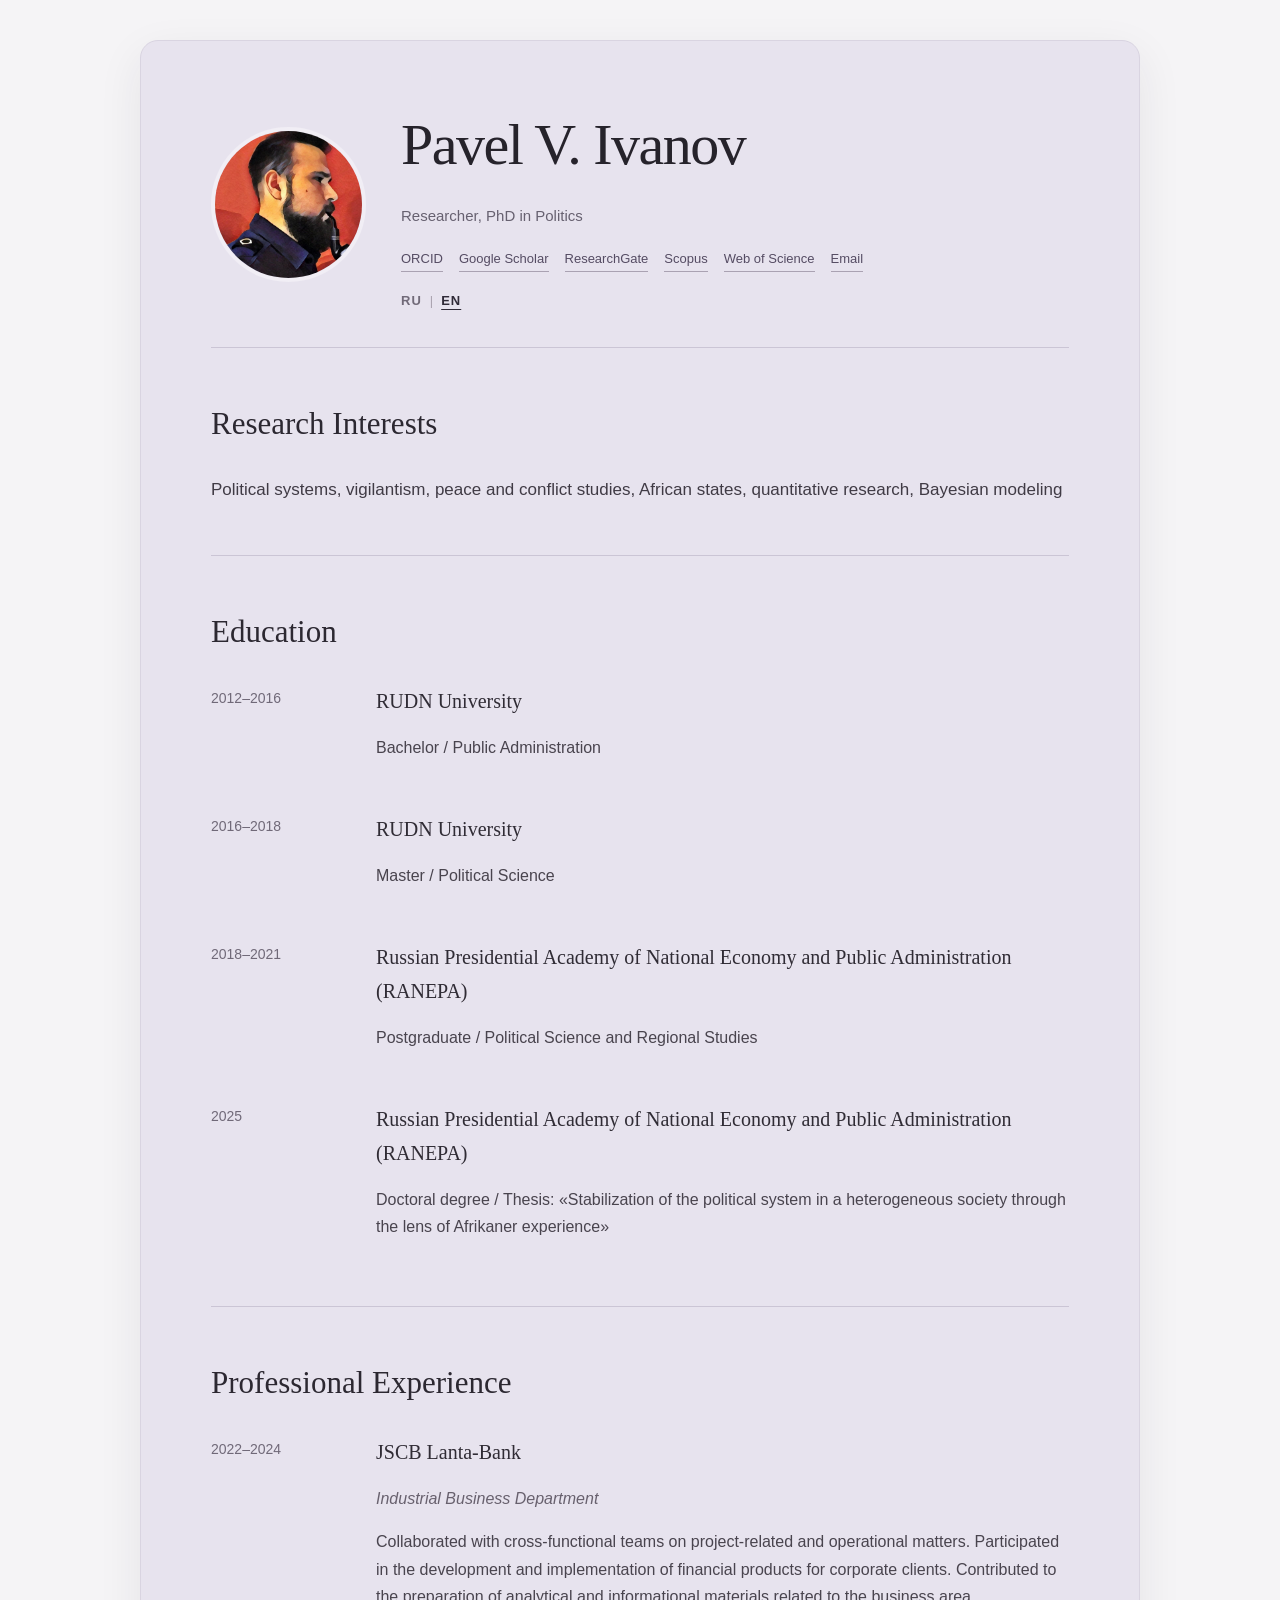
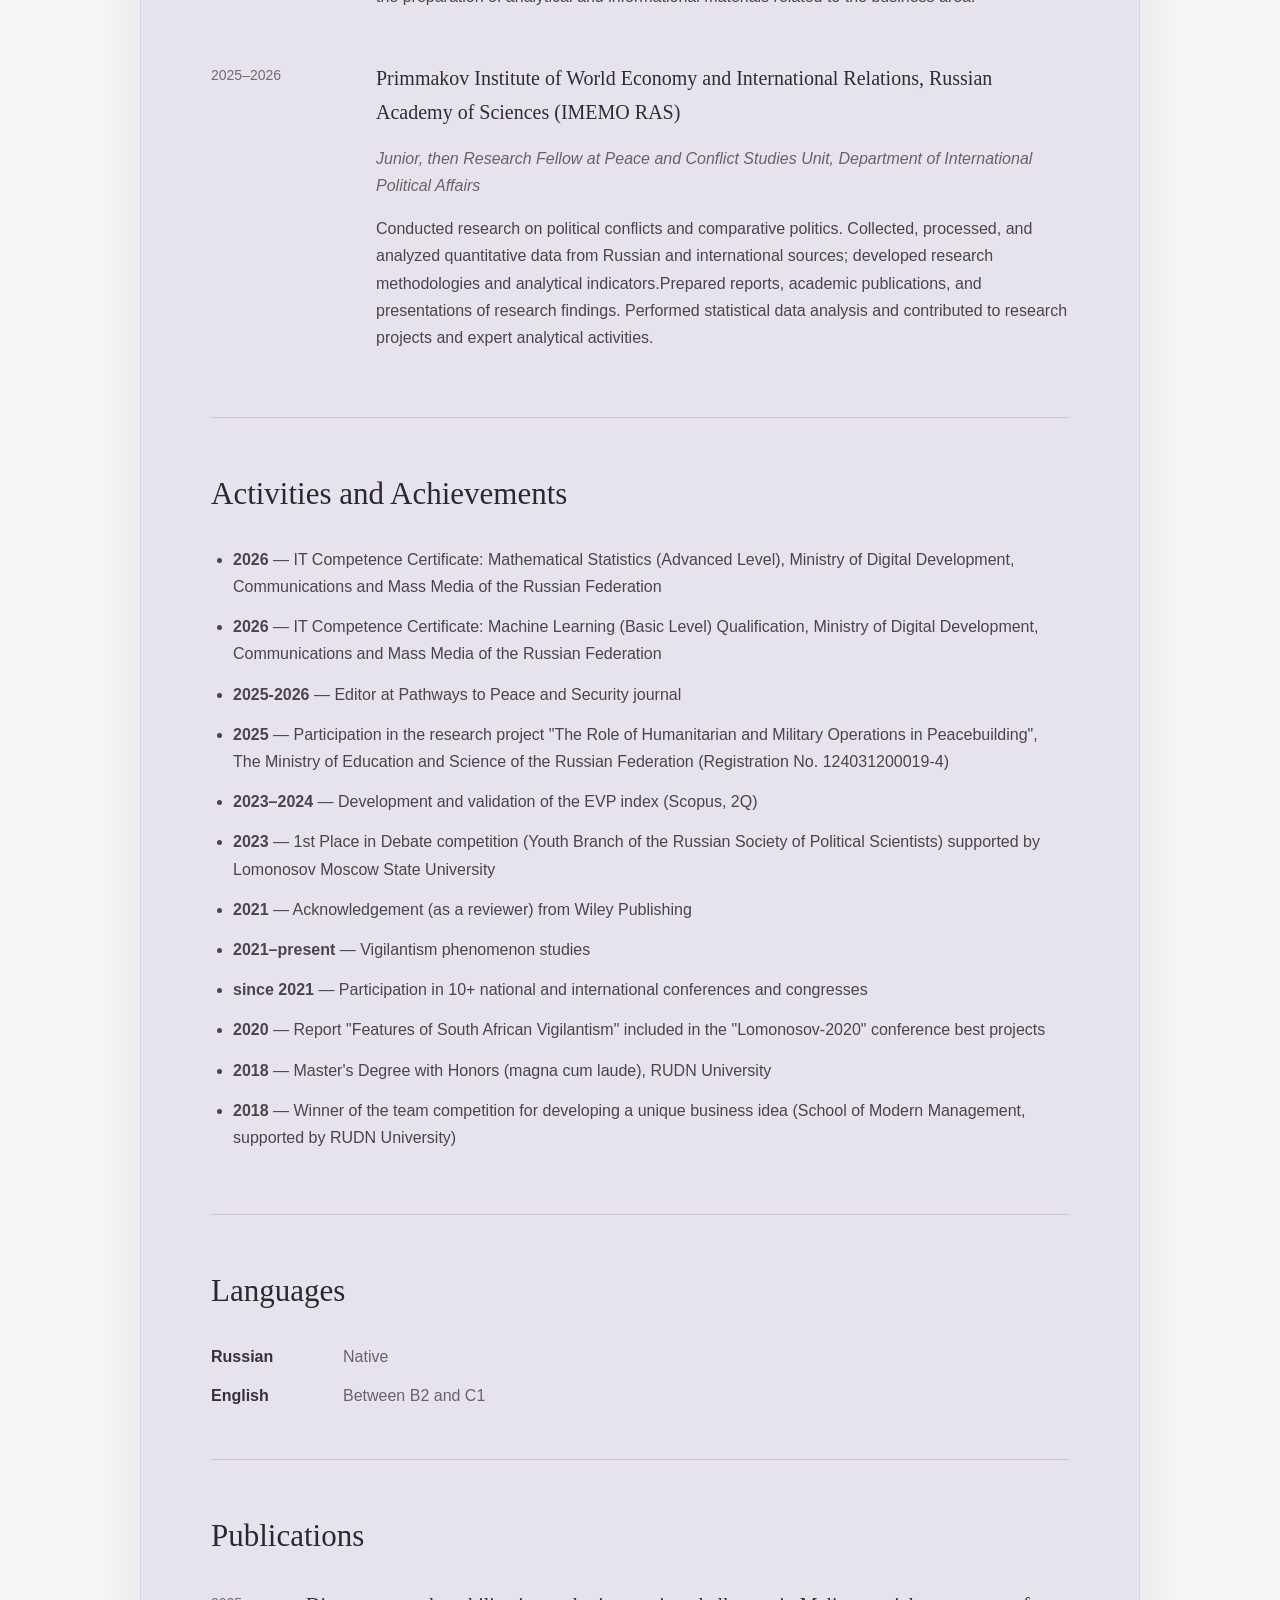
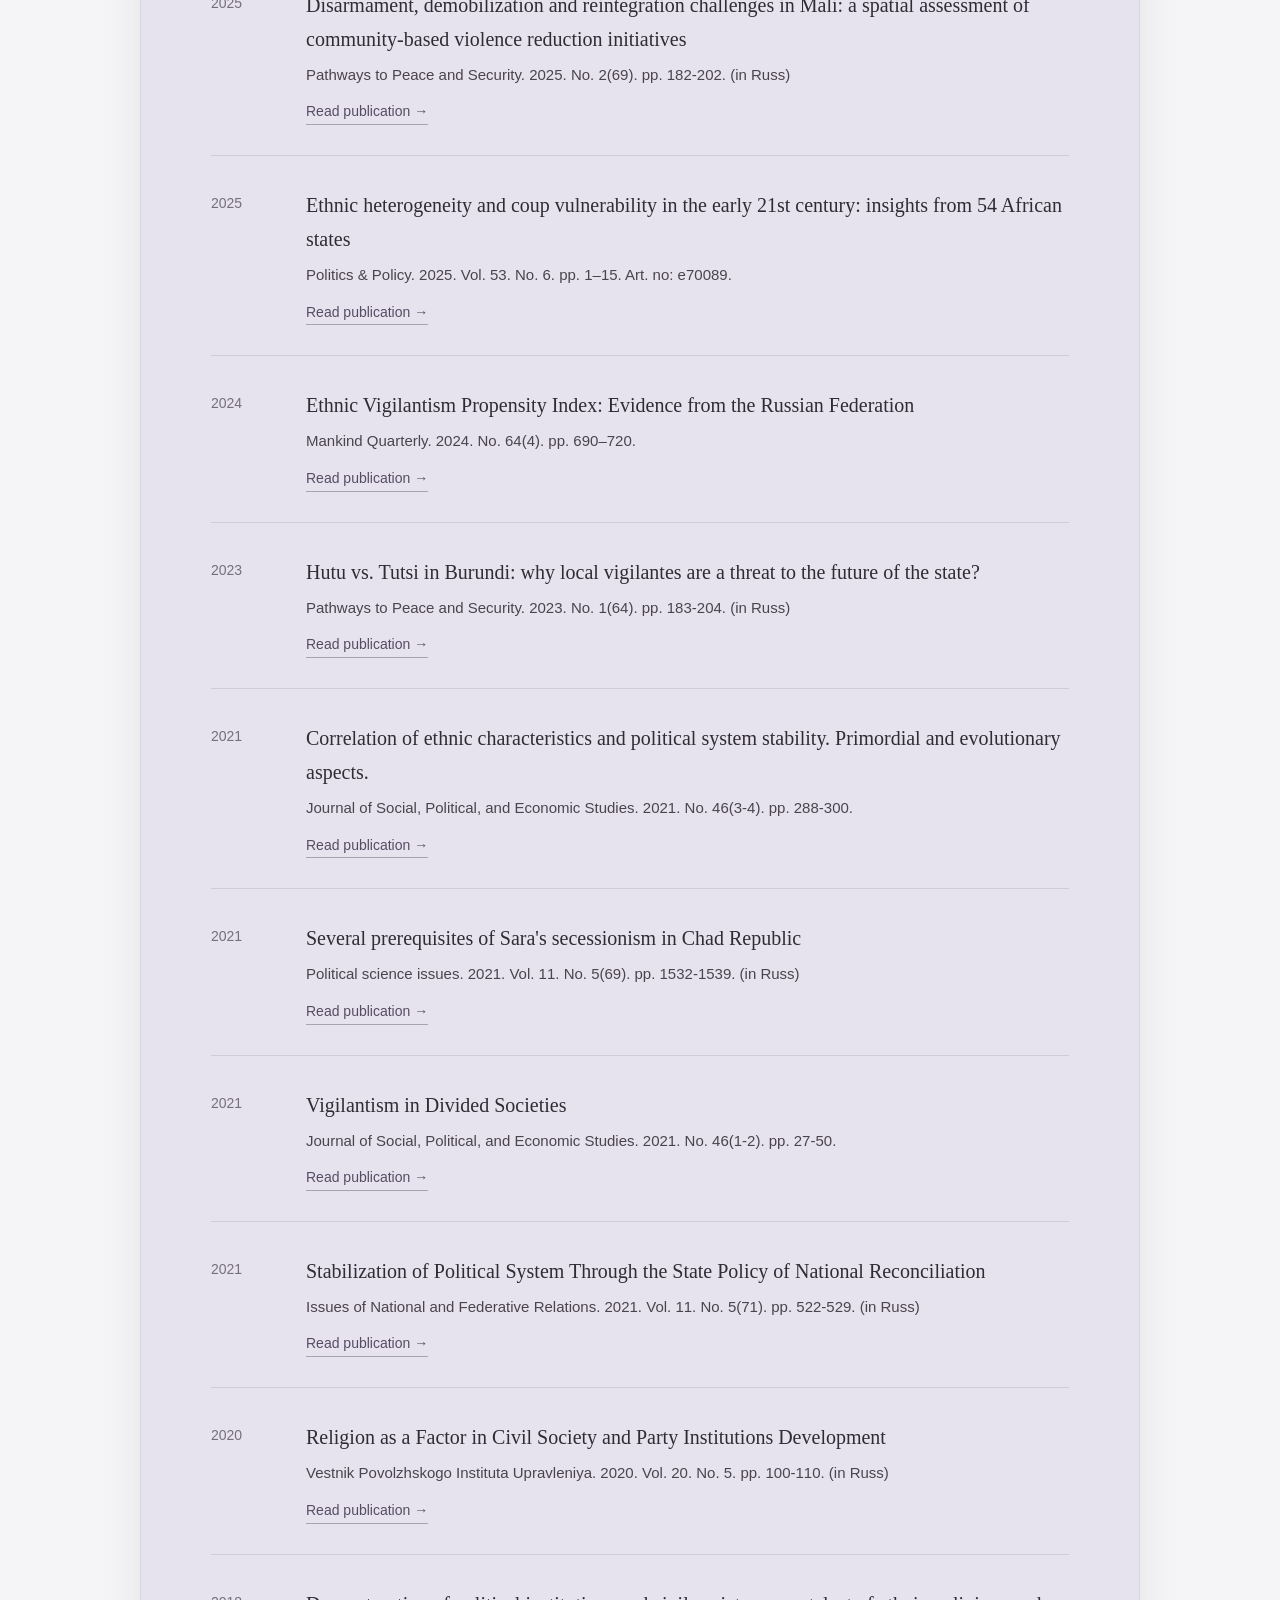
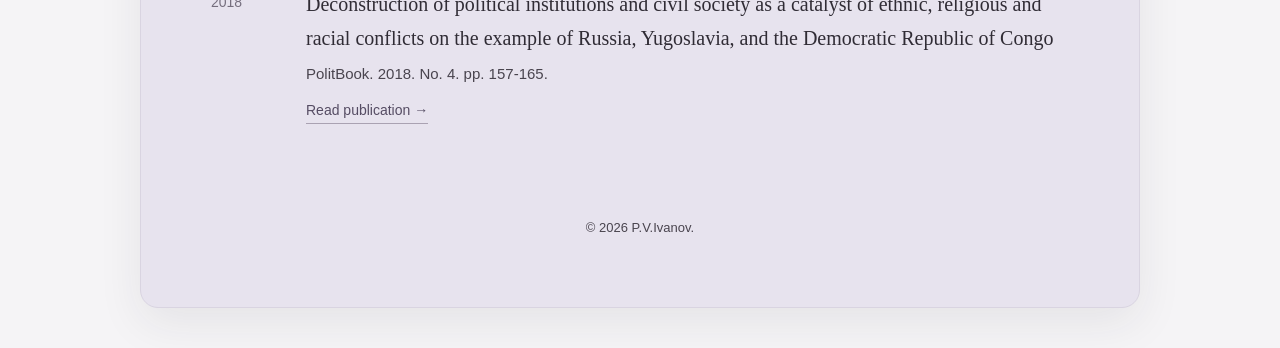
==== en.html @ f43110d8 "Update en.html" ====
<!DOCTYPE html>
<html lang="en">

<head>

    <meta charset="UTF-8">

    <meta name="viewport" content="width=device-width, initial-scale=1.0">

    <!-- INSERT YOUR NAME -->

    <title>Pavel V. Ivanov</title>


    <!-- INSERT YOUR RESEARCH FIELD -->

    <meta
        name="description"
        content="Pavel V. Ivanov — Researcher, PhD in Politics."
    >


    <link rel="stylesheet" href="style.css">

</head>


<body>


<div class="page">


    <!-- =====================================================
         HEADER
         ===================================================== -->

    <header class="header">


        <div class="photo-container">

            <img
                src="photo.jpg"
                alt="Pavel V. Ivanov"
                class="portrait"
                onerror="this.style.display='none'; this.nextElementSibling.style.display='flex';"
            >

            <div class="photo-placeholder">
                Photo
            </div>

        </div>


        <div class="header-info">


            <!-- INSERT YOUR NAME -->

            <h1>
                Pavel V. Ivanov
            </h1>


            <!-- INSERT YOUR RESEARCH FIELD -->

            <p class="subtitle">
                Researcher, PhD in Politics
            </p>


            <!-- =================================================
                 ACADEMIC PROFILES AND CONTACT
                 ================================================= -->

            <div class="profile-links">


                <!-- ORCID -->

                <!-- INSERT YOUR ORCID PROFILE URL -->

                <a
                    href="https://orcid.org/0000-0003-1788-8811"
                    target="_blank"
                    rel="noopener noreferrer"
                >
                    ORCID
                </a>


                <!-- eLIBRARY -->

                <!-- INSERT YOUR ELIBRARY PROFILE URL -->

                <a
                    href="https://scholar.google.com/citations?user=h2rFX0IAAAAJ&hl"
                    target="_blank"
                    rel="noopener noreferrer"
                >
                    Google Scholar
                </a>
<a
                    href="https://www.researchgate.net/profile/Pavel-Ivanov-24"
                    target="_blank"
                    rel="noopener noreferrer"
                >
                    ResearchGate
                </a>

                <!-- SCOPUS -->

                <!-- INSERT YOUR SCOPUS PROFILE URL -->

                <a
                    href="https://www.scopus.com/authid/detail.uri?authorId=57224173885"
                    target="_blank"
                    rel="noopener noreferrer"
                >
                    Scopus
                </a>


                <!-- WEB OF SCIENCE -->

                <!-- INSERT YOUR WEB OF SCIENCE PROFILE URL -->

                <a
                    href="https://www.webofscience.com/wos/author/record/AEA-2427-2022"
                    target="_blank"
                    rel="noopener noreferrer"
                >
                    Web of Science
                </a>


                <!-- EMAIL -->

                <!-- INSERT YOUR EMAIL -->

                <a href="mailto:pashuniogaucho@email.com">
                    Email
                </a>


            </div>


            <!-- LANGUAGE SWITCH -->

            <div class="language-switch">

                <a href="index.html">
                    RU
                </a>

                <span>|</span>

                <a class="active" href="en.html">
                    EN
                </a>

            </div>


        </div>

    </header>



    <!-- =====================================================
         RESEARCH INTERESTS
         ===================================================== -->

    <section>

        <h2>
            Research Interests
        </h2>


        <!-- INSERT YOUR RESEARCH INTERESTS -->

        <p class="interests">
            Political systems, vigilantism, peace and conflict studies, African states, quantitative research, Bayesian modeling
        </p>

    </section>



    <!-- =====================================================
         EDUCATION
         ===================================================== -->

    <section>

        <h2>
            Education
        </h2>


        <!-- EDUCATION №1 -->

        <div class="cv-item">

            <!-- INSERT YEARS -->

            <div class="cv-date">
                2012–2016
            </div>

            <div>

                <!-- INSERT UNIVERSITY -->

                <h3>
                    RUDN University
                </h3>

                <!-- INSERT DEGREE / QUALIFICATION -->

                <p>
                    Bachelor / Public Administration
                </p>

            </div>

        </div>


        <!-- EDUCATION №2 -->

        <div class="cv-item">

            <div class="cv-date">
                2016–2018
            </div>

            <div>

                <h3>
                    RUDN University
                </h3>

                <p>
                    Master / Political Science
                </p>

            </div>

        </div>


        <!-- EDUCATION №3 -->

        <div class="cv-item">

            <div class="cv-date">
                2018–2021
            </div>

            <div>

                <h3>
                    Russian Presidential Academy of National Economy and Public Administration (RANEPA)
                </h3>

                <p>
                    Postgraduate  / Political Science and Regional Studies
                </p>

            </div>

        </div>


        <!-- EDUCATION №4 -->

        <div class="cv-item">

            <div class="cv-date">
                2025
            </div>

            <div>

                <h3>
                    Russian Presidential Academy of National Economy and Public Administration (RANEPA)
                </h3>

                <p>
                    Doctoral degree / Thesis: «Stabilization of the political system in a heterogeneous society through the lens of Afrikaner experience»
                </p>

            </div>

        </div>


    </section>



    <!-- =====================================================
         PROFESSIONAL EXPERIENCE
         ===================================================== -->

    <section>

        <h2>
            Professional Experience
        </h2>


        <!-- JOB №1 -->

        <div class="cv-item">

            <div class="cv-date">
                2022–2024
            </div>

            <div>

                <h3>
                    JSCB Lanta-Bank
                </h3>

                <p class="position">
                    Industrial Business Department
                </p>

                <p>
                    Collaborated with cross-functional teams on project-related and operational matters. Participated in the development and implementation of financial products for corporate clients. Contributed to the preparation of analytical and informational materials related to the business area.
                </p>

            </div>

        </div>


        <!-- JOB №2 -->

        <div class="cv-item">

            <div class="cv-date">
                2025–2026
            </div>

            <div>

                <h3>
                    Primmakov Institute of World Economy and International Relations, Russian Academy of Sciences (IMEMO RAS)
                </h3>

                <p class="position">
                    Junior, then Research Fellow at Peace and Conflict Studies Unit, Department of International Political Affairs
                </p>

                <p>
                    Conducted research on political conflicts and comparative politics. Collected, processed, and analyzed quantitative data from Russian and international sources; developed research methodologies and analytical indicators.Prepared reports, academic publications, and presentations of research findings. Performed statistical data analysis and contributed to research projects and expert analytical activities.
                </p>

            </div>

        </div>

    </section>



    <!-- =====================================================
         ACTIVITIES AND ACHIEVEMENTS
         ===================================================== -->

    <section>

        <h2>
            Activities and Achievements
        </h2>


        <ul class="achievements">

            <li>
                <strong>2026</strong>
                — IT Competence Certificate: Mathematical Statistics (Advanced Level), Ministry of Digital Development, Communications and Mass Media of the Russian Federation
            </li>

            <li>
                <strong>2026</strong>
                — IT Competence Certificate: Machine Learning (Basic Level) Qualification, Ministry of Digital Development, Communications and Mass Media of the Russian Federation
            </li>
<li>
                <strong>2025-2026</strong>
                — Editor at Pathways to Peace and Security journal
            </li>

            <li>
                <strong>2025</strong>
                — Participation in the research project "The Role of Humanitarian and Military Operations in Peacebuilding", The Ministry of Education and Science of the Russian Federation (Registration No. 124031200019-4)
            </li>

            <li>
                <strong>2023–2024</strong>
                — Development and validation of the EVP  index (Scopus, 2Q)
            </li>

            <li>
                <strong>2023</strong>
                — 1st Place in Debate competition (Youth Branch of the Russian Society of Political Scientists) supported by Lomonosov Moscow State University
            </li>

            <li>
                <strong>2021</strong>
                — Acknowledgement (as a reviewer) from Wiley Publishing
            </li>

            <li>
                <strong>2021–present</strong>
                — Vigilantism phenomenon studies 
            </li>

            <li>
                <strong>since 2021</strong>
                — Participation in 10+ national and international conferences and congresses
            </li>

            <li>
                <strong>2020</strong>
                — Report "Features of South African Vigilantism" included in the "Lomonosov-2020" conference best projects
            </li>

            <li>
                <strong>2018</strong>
                — Master's Degree with Honors (magna cum laude), RUDN University
            </li>

            <li>
                <strong>2018</strong>
                — Winner of the team competition for developing a unique business idea (School of Modern Management, supported by RUDN University)
            </li>

        </ul>

    </section>



    <!-- =====================================================
         LANGUAGES
         ===================================================== -->

    <section>

        <h2>
            Languages
        </h2>


        <div class="languages">

            <div>
                <strong>Russian</strong>
                <span>Native</span>
            </div>

            <div>
                <strong>English</strong>
                <span>Between B2 and C1</span>
            </div>

        </div>

    </section>



    <!-- =====================================================
         PUBLICATIONS
         ===================================================== -->

    <section>

        <h2>
            Publications
        </h2>


        <div class="publications">


            <!-- PUBLICATION №1 -->
            <article class="publication">
                <div class="publication-year">
                    2025
                </div>
                <div>
                    <h3>
                        Disarmament, demobilization and reintegration challenges in Mali: a spatial assessment of community-based violence reduction initiatives
                    </h3>
                    <p>
                        Pathways to Peace and Security. 2025. No. 2(69). pp. 182-202. (in Russ)
                    </p>
                    <a
                        class="publication-link"
                        href="https://doi.org/10.20542/2307-1494-2025-2-182-202"
                        target="_blank"
                        rel="noopener noreferrer"
                    >
                        Read publication →
                    </a>
                </div>
            </article>

            <!-- PUBLICATION №2 -->
            <article class="publication">
                <div class="publication-year">
                    2025
                </div>
                <div>
                    <h3>
                        Ethnic heterogeneity and coup vulnerability in the early 21st century: insights from 54 African states
                    </h3>
                    <p>
                        Politics & Policy. 2025. Vol. 53. No. 6. pp. 1–15. Art. no: e70089.
                    </p>
                    <a
                        class="publication-link"
                        href="https://doi.org/10.1111/polp.70089"
                        target="_blank"
                        rel="noopener noreferrer"
                    >
                        Read publication →
                    </a>
                </div>
            </article>

            <!-- PUBLICATION №3 -->
            <article class="publication">
                <div class="publication-year">
                    2024
                </div>
                <div>
                    <h3>
                        Ethnic Vigilantism Propensity Index: Evidence from the Russian Federation
                    </h3>
                    <p>
                        Mankind Quarterly. 2024. No. 64(4). pp. 690–720.
                    </p>
                    <a
                        class="publication-link"
                        href="https://doi.org/10.46469/mq.2024.64.4.7"
                        target="_blank"
                        rel="noopener noreferrer"
                    >
                        Read publication →
                    </a>
                </div>
            </article>

            <!-- PUBLICATION №4 -->
            <article class="publication">
                <div class="publication-year">
                    2023
                </div>
                <div>
                    <h3>
                        Hutu vs. Tutsi in Burundi: why local vigilantes are a threat to the future of the state?
                    </h3>
                    <p>
                        Pathways to Peace and Security. 2023. No. 1(64). pp. 183-204. (in Russ)
                    </p>
                    <a
                        class="publication-link"
                        href="https://doi.org/10.20542/2307-1494-2023-1-183-204"
                        target="_blank"
                        rel="noopener noreferrer"
                    >
                        Read publication →
                    </a>
                </div>
            </article>

            <!-- PUBLICATION №5 -->
            <article class="publication">
                <div class="publication-year">
                    2021
                </div>
                <div>
                    <h3>
                        Correlation of ethnic characteristics and political system stability. Primordial and evolutionary aspects.
                    </h3>
                    <p>
                        Journal of Social, Political, and Economic Studies. 2021. No. 46(3-4). pp. 288-300.
                    </p>
                    <a
                        class="publication-link"
                        href="#"
                        target="_blank"
                        rel="noopener noreferrer"
                    >
                        Read publication →
                    </a>
                </div>
            </article>

            <!-- PUBLICATION №6 -->
            <article class="publication">
                <div class="publication-year">
                    2021
                </div>
                <div>
                    <h3>
                        Several prerequisites of Sara's secessionism in Chad Republic
                    </h3>
                    <p>
                        Political science issues. 2021. Vol. 11. No. 5(69). pp. 1532-1539. (in Russ)
                    </p>
                    <a
                        class="publication-link"
                        href="#"
                        target="_blank"
                        rel="noopener noreferrer"
                    >
                        Read publication →
                    </a>
                </div>
            </article>

            <!-- PUBLICATION №7 -->
            <article class="publication">
                <div class="publication-year">
                    2021
                </div>
                <div>
                    <h3>
                        Vigilantism in Divided Societies
                    </h3>
                    <p>
                        Journal of Social, Political, and Economic Studies. 2021. No. 46(1-2). pp. 27-50.
                    </p>
                    <a
                        class="publication-link"
                        href="#"
                        target="_blank"
                        rel="noopener noreferrer"
                    >
                        Read publication →
                    </a>
                </div>
            </article>

            <!-- PUBLICATION №8 -->
            <article class="publication">
                <div class="publication-year">
                    2021
                </div>
                <div>
                    <h3>
                        Stabilization of Political System Through the State Policy of National Reconciliation
                    </h3>
                    <p>
                        Issues of National and Federative Relations. 2021. Vol. 11. No. 5(71). pp. 522-529. (in Russ)
                    </p>
                    <a
                        class="publication-link"
                        href="#"
                        target="_blank"
                        rel="noopener noreferrer"
                    >
                        Read publication →
                    </a>
                </div>
            </article>

            <!-- PUBLICATION №9 -->
            <article class="publication">
                <div class="publication-year">
                    2020
                </div>
                <div>
                    <h3>
                        Religion as a Factor in Civil Society and Party Institutions Development
                    </h3>
                    <p>
                        Vestnik Povolzhskogo Instituta Upravleniya. 2020. Vol. 20. No. 5. pp. 100-110. (in Russ)
                    </p>
                    <a
                        class="publication-link"
                        href="https://doi.org/10.22394/1682-2358-2020-5-100-110"
                        target="_blank"
                        rel="noopener noreferrer"
                    >
                        Read publication →
                    </a>
                </div>
            </article>

            <!-- PUBLICATION №10 -->
            <article class="publication">
                <div class="publication-year">
                    2018
                </div>
                <div>
                    <h3>
                        Deconstruction of political institutions and civil society as a catalyst of ethnic, religious and racial conflicts on the example of Russia, Yugoslavia, and the Democratic Republic of Congo
                    </h3>
                    <p>
                        PolitBook. 2018. No. 4. pp. 157-165.
                    </p>
                    <a
                        class="publication-link"
                        href="#"
                        target="_blank"
                        rel="noopener noreferrer"
                    >
                        Read publication →
                    </a>
                </div>
            </article>

        </div>
    </section>



    <!-- =====================================================
         FOOTER
         ===================================================== -->

    <footer>

        <p>
            © 2026 P.V.Ivanov.
        </p>

    </footer>


</div>


</body>

</html>
---- style.css ----
/* =========================================================
   БАЗОВЫЕ НАСТРОЙКИ
   ========================================================= */

* {
    box-sizing: border-box;
}

html {
    scroll-behavior: smooth;
}

body {

    margin: 0;

    /*
    Нейтральный внешний фон.
    */

    background: #f5f4f6;

    color: #29272d;

    font-family:
        -apple-system,
        BlinkMacSystemFont,
        "Segoe UI",
        Roboto,
        Helvetica,
        Arial,
        sans-serif;

    line-height: 1.7;
}


/* =========================================================
   ЦЕНТРАЛЬНАЯ КАРТОЧКА
   ========================================================= */

.page {

    /*
    ПАСТЕЛЬНАЯ ЛАВАНДА.

    Спокойный, приглушённый оттенок.
    */

    background: #e7e3ee;

    max-width: 1000px;

    margin: 40px auto;

    padding: 55px 70px;

    border: 1px solid #d9d4e1;

    border-radius: 18px;

    box-shadow:
        0 15px 45px rgba(40, 35, 50, 0.08);
}


/* =========================================================
   ШАПКА
   ========================================================= */

.header {

    display: flex;

    align-items: center;

    gap: 35px;

    padding-bottom: 35px;

    border-bottom: 1px solid #cbc5d5;
}


/* =========================================================
   ФОТО
   ========================================================= */

.photo-container {

    width: 155px;

    height: 155px;

    flex-shrink: 0;
}

.portrait {

    width: 155px;

    height: 155px;

    object-fit: cover;

    border-radius: 50%;

    border: 4px solid #f1eef5;
}


/*
Если фотографии пока нет,
показывается аккуратная заглушка.
*/

.photo-placeholder {

    width: 155px;

    height: 155px;

    display: none;

    align-items: center;

    justify-content: center;

    border-radius: 50%;

    border: 2px dashed #aaa2b2;

    color: #756e7d;

    font-size: 14px;
}


/* =========================================================
   ИНФОРМАЦИЯ В ШАПКЕ
   ========================================================= */

.header-info {

    flex: 1;
}

.header h1 {

    margin: 0 0 8px 0;

    font-family:
        Georgia,
        "Times New Roman",
        serif;

    font-size: clamp(38px, 5vw, 58px);

    font-weight: 500;

    letter-spacing: -1.5px;

    color: #26232b;
}

.subtitle {

    margin: 0 0 20px 0;

    font-size: 15px;

    color: #676170;
}


/* =========================================================
   ПРОФИЛИ
   ========================================================= */

.profile-links {

    display: flex;

    flex-wrap: wrap;

    gap: 8px 16px;

    font-size: 13px;
}

.profile-links a {

    color: #554c63;

    text-decoration: none;

    border-bottom: 1px solid #aaa2b2;

    padding-bottom: 1px;
}

.profile-links a:hover {

    color: #292431;

    border-bottom-color: #403947;
}


/* =========================================================
   RU / EN
   ========================================================= */

.language-switch {

    display: flex;

    gap: 8px;

    margin-top: 18px;

    font-size: 13px;
}

.language-switch a {

    color: #716a78;

    text-decoration: none;

    font-weight: 600;

    letter-spacing: 1px;
}

.language-switch a.active {

    color: #302b38;

    text-decoration: underline;

    text-underline-offset: 4px;
}

.language-switch span {

    color: #aaa3af;
}


/* =========================================================
   РАЗДЕЛЫ
   ========================================================= */

section {

    padding: 50px 0;

    border-bottom: 1px solid #cbc5d5;
}

section:last-of-type {

    border-bottom: none;
}

h2 {

    margin: 0 0 25px 0;

    font-family:
        Georgia,
        "Times New Roman",
        serif;

    font-size: 31px;

    font-weight: 500;

    color: #2c2831;
}

h3 {

    margin: 0 0 7px 0;

    font-family:
        Georgia,
        "Times New Roman",
        serif;

    font-size: 20px;

    font-weight: 500;

    color: #302c35;
}

p {

    color: #49444e;
}


/* =========================================================
   НАУЧНЫЕ ИНТЕРЕСЫ
   ========================================================= */

.interests {

    margin: 0;

    font-size: 17px;

    color: #403b45;
}


/* =========================================================
   ОБРАЗОВАНИЕ И ОПЫТ
   ========================================================= */

.cv-item {

    display: grid;

    grid-template-columns: 140px 1fr;

    gap: 25px;

    margin-bottom: 35px;
}

.cv-item:last-child {

    margin-bottom: 0;
}

.cv-date {

    font-size: 14px;

    color: #706978;

    padding-top: 3px;
}

.position {

    font-style: italic;

    color: #68616e;
}

.cv-item ul {

    margin-top: 15px;

    padding-left: 20px;

    color: #49444e;
}

.cv-item li {

    margin-bottom: 7px;
}


/* =========================================================
   ДОСТИЖЕНИЯ
   ========================================================= */

.achievements {

    margin: 0;

    padding-left: 22px;

    color: #49444e;
}

.achievements li {

    margin-bottom: 13px;
}


/* =========================================================
   ЯЗЫКИ
   ========================================================= */

.languages {

    display: flex;

    flex-direction: column;

    gap: 12px;
}

.languages div {

    display: flex;

    gap: 12px;
}

.languages strong {

    min-width: 120px;

    color: #36313a;
}

.languages span {

    color: #68616e;
}


/* =========================================================
   ПУБЛИКАЦИИ
   ========================================================= */

.publications {

    display: flex;

    flex-direction: column;

    gap: 32px;
}

.publication {

    display: grid;

    grid-template-columns: 70px 1fr;

    gap: 25px;

    padding-bottom: 30px;

    border-bottom: 1px solid #d2ccd8;
}

.publication:last-child {

    border-bottom: none;

    padding-bottom: 0;
}

.publication-year {

    font-size: 14px;

    color: #756e7d;

    padding-top: 4px;
}

.publication h3 {

    margin-bottom: 6px;
}

.publication p {

    margin-top: 0;

    margin-bottom: 10px;

    font-size: 15px;
}

.publication-link {

    display: inline-block;

    color: #554c63;

    font-size: 14px;

    font-weight: 500;

    text-decoration: none;

    border-bottom: 1px solid #aaa2b2;
}

.publication-link:hover {

    color: #292431;

    border-bottom-color: #403947;
}


/* =========================================================
   FOOTER
   ========================================================= */

footer {

    padding-top: 30px;

    text-align: center;

    font-size: 13px;

    color: #77717d;
}


/* =========================================================
   МОБИЛЬНАЯ ВЕРСИЯ
   ========================================================= */

@media (max-width: 700px) {

    body {

        background: #e7e3ee;
    }

    .page {

        margin: 0;

        min-height: 100vh;

        border-radius: 0;

        border: none;

        box-shadow: none;

        padding: 30px 22px;
    }

    .header {

        flex-direction: column;

        align-items: flex-start;

        gap: 22px;
    }

    .header h1 {

        font-size: 42px;
    }

    .photo-container,
    .portrait,
    .photo-placeholder {

        width: 130px;

        height: 130px;
    }

    section {

        padding: 40px 0;
    }

    h2 {

        font-size: 28px;
    }

    .cv-item {

        grid-template-columns: 1fr;

        gap: 4px;

        margin-bottom: 30px;
    }

    .cv-date {

        font-weight: 500;
    }

    .publication {

        grid-template-columns: 1fr;

        gap: 3px;
    }

    .languages strong {

        min-width: 100px;
    }

}


/* =========================================================
   ОЧЕНЬ МАЛЕНЬКИЕ ЭКРАНЫ
   ========================================================= */

@media (max-width: 420px) {

    .page {

        padding: 25px 18px;
    }

    .header h1 {

        font-size: 36px;
    }

    .subtitle {

        font-size: 14px;
    }

    .profile-links {

        gap: 8px 12px;
    }

}
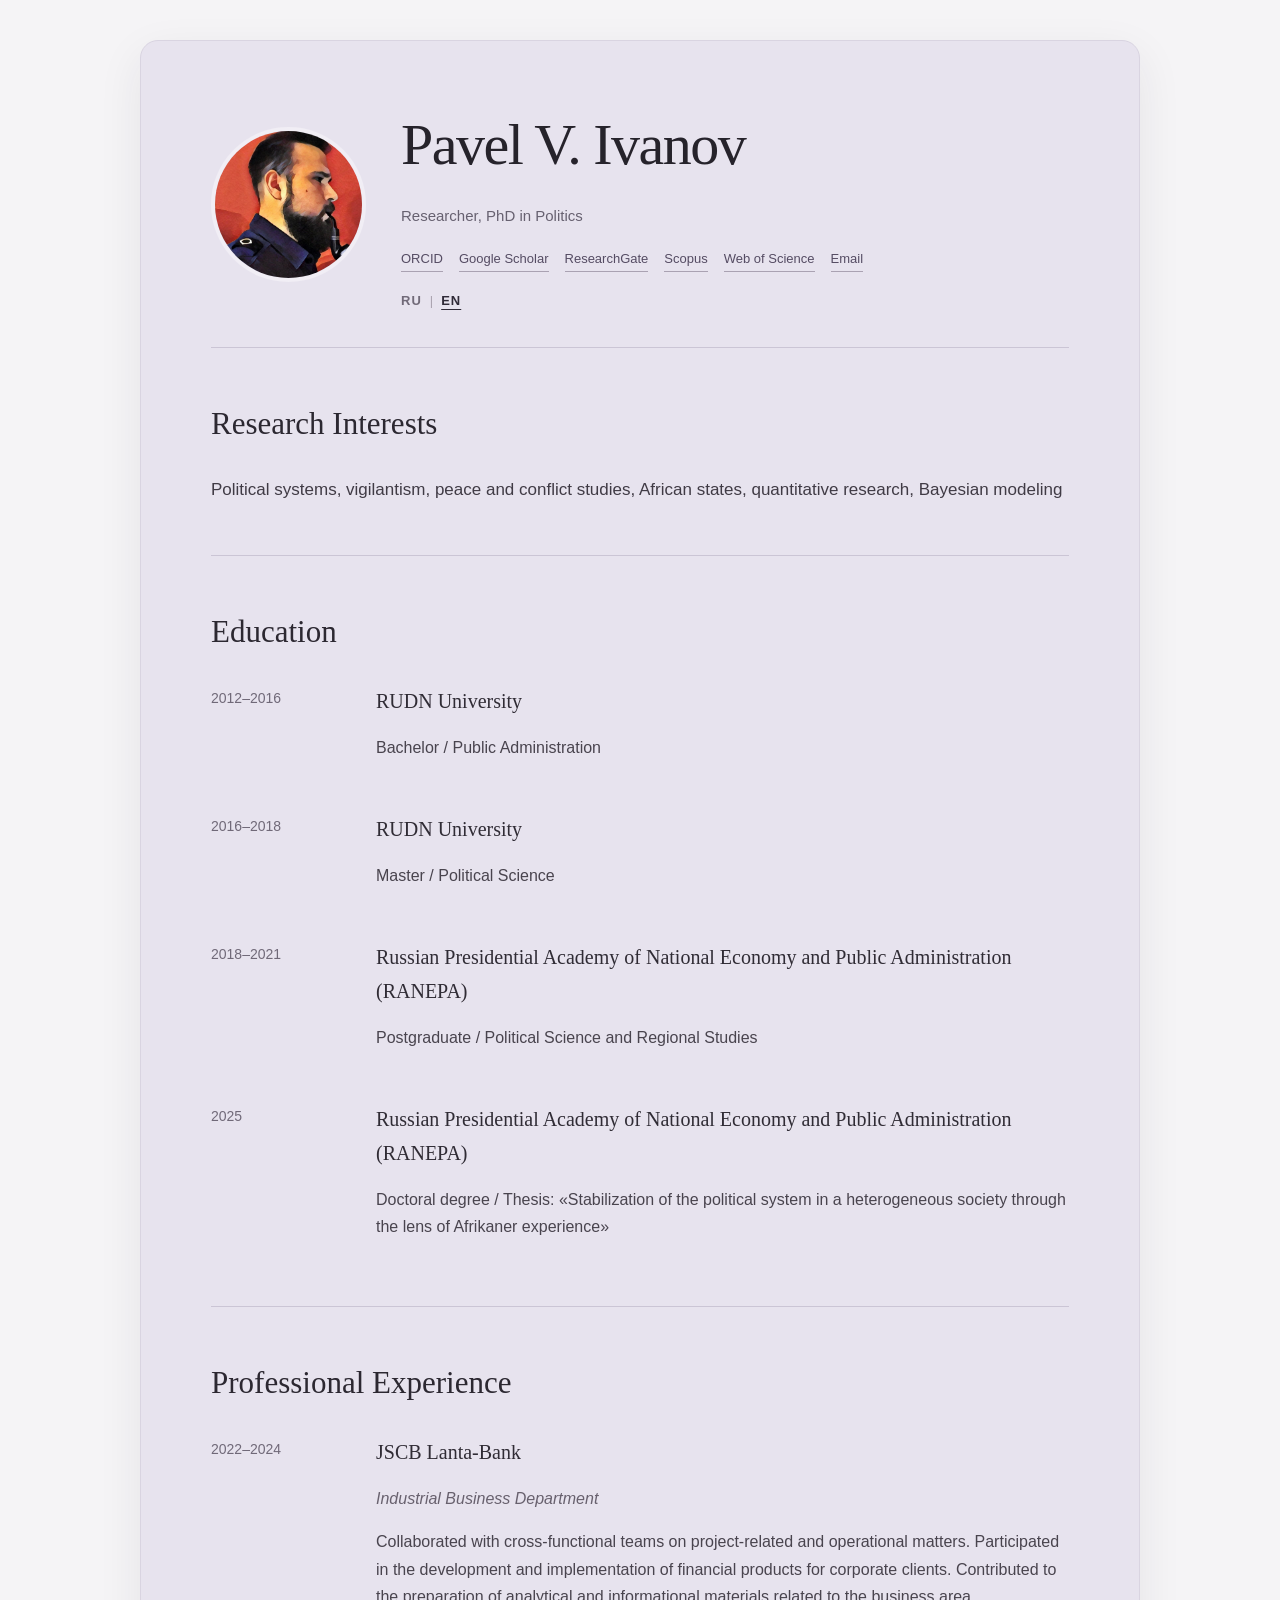
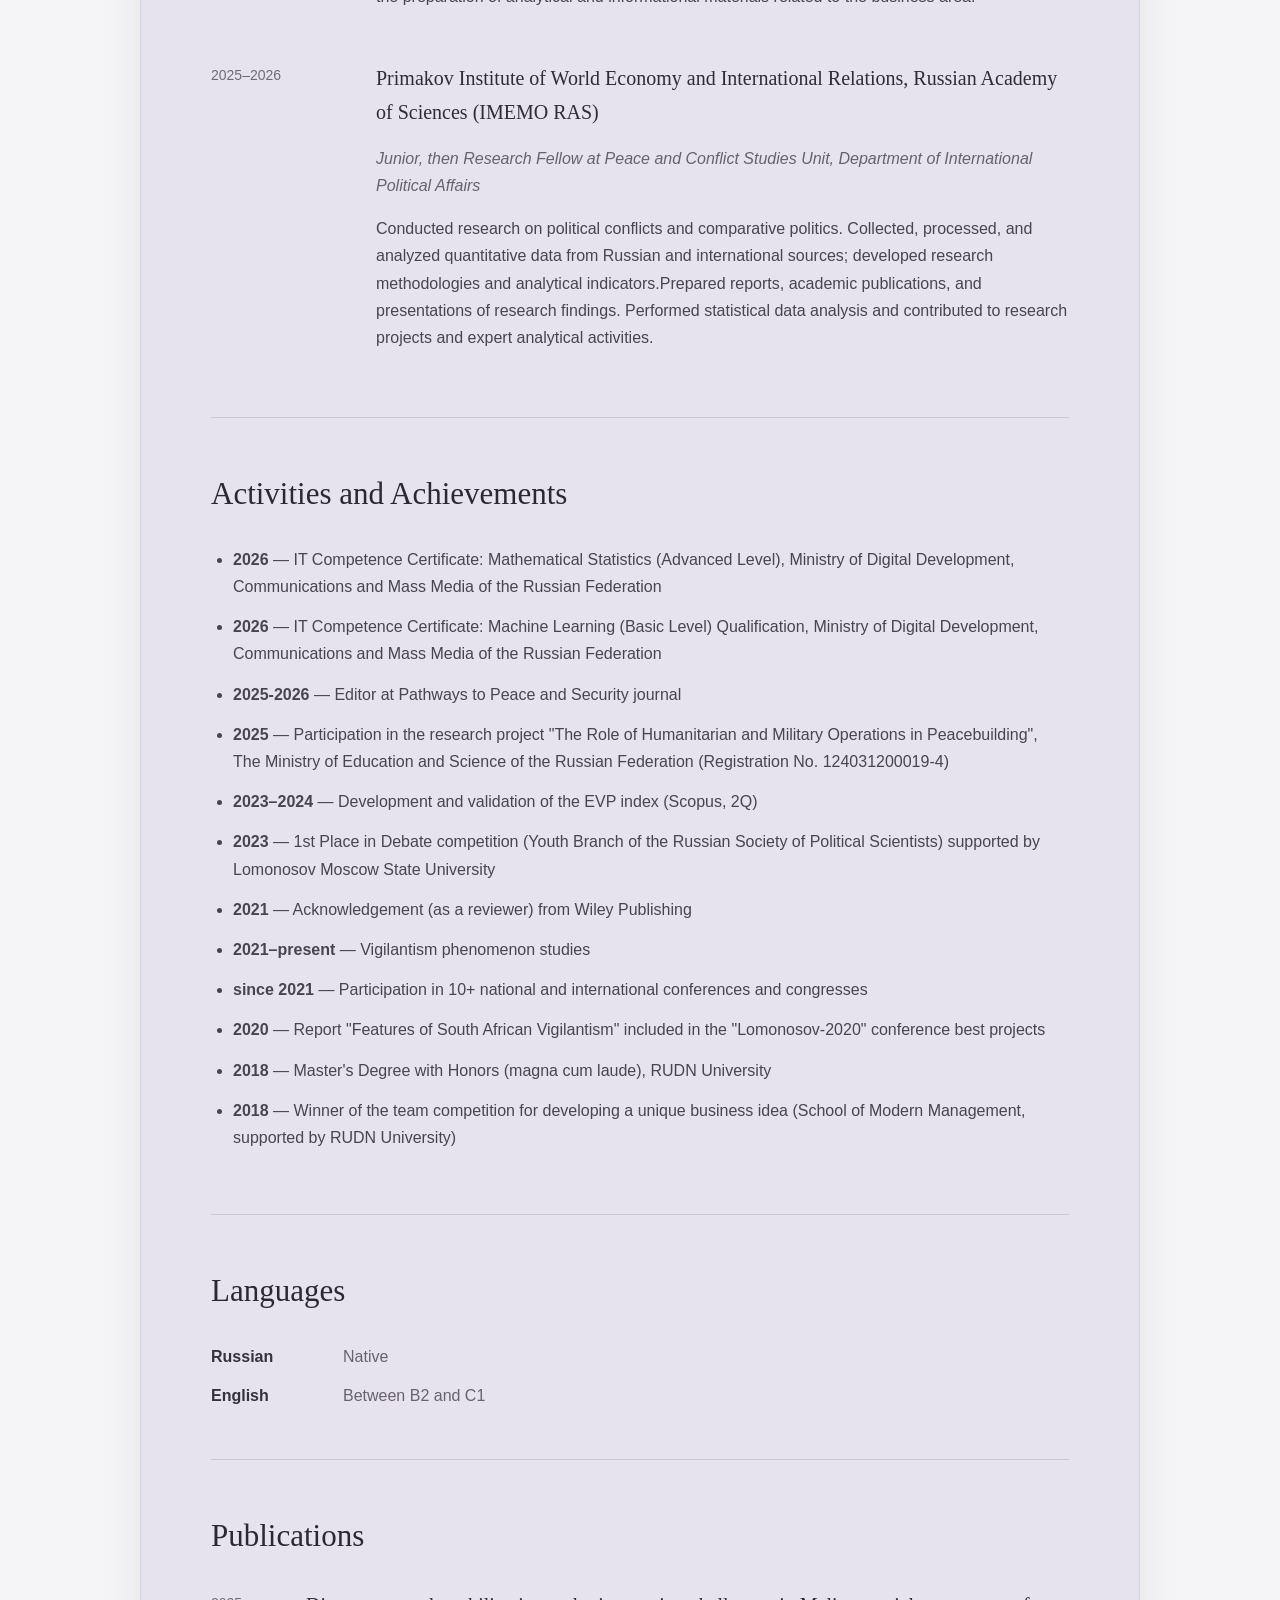
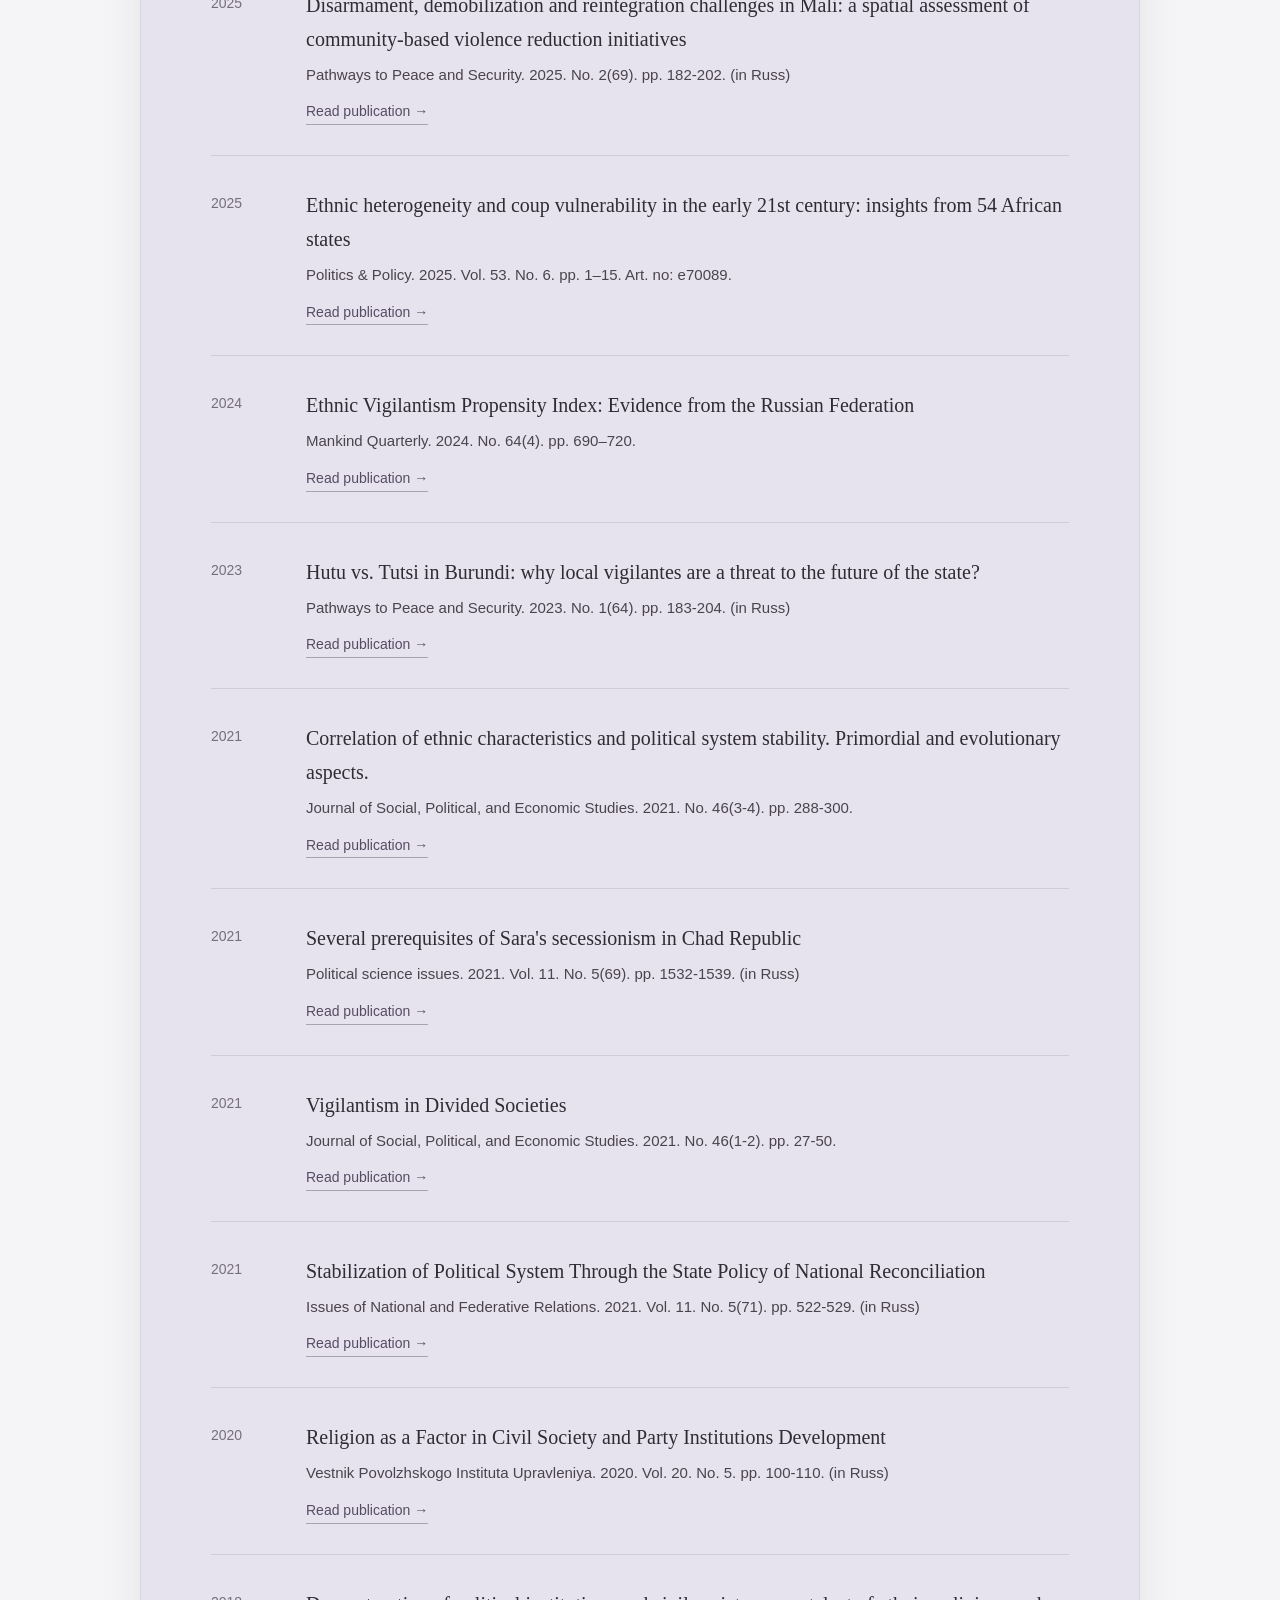
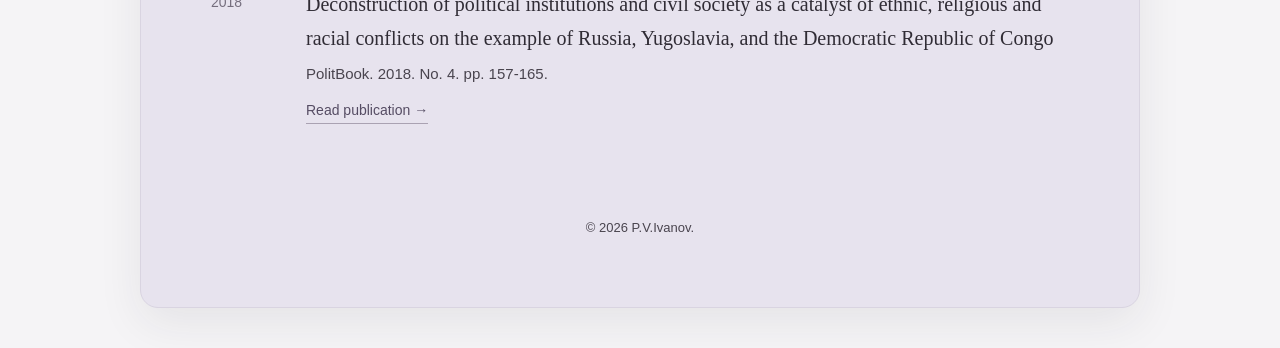
==== commit 68e6423a: "Update en.html" ====
--- a/en.html
+++ b/en.html
@@ -354,7 +354,7 @@
             <div>
 
                 <h3>
-                    Primmakov Institute of World Economy and International Relations, Russian Academy of Sciences (IMEMO RAS)
+                    Primakov Institute of World Economy and International Relations, Russian Academy of Sciences (IMEMO RAS)
                 </h3>
 
                 <p class="position">
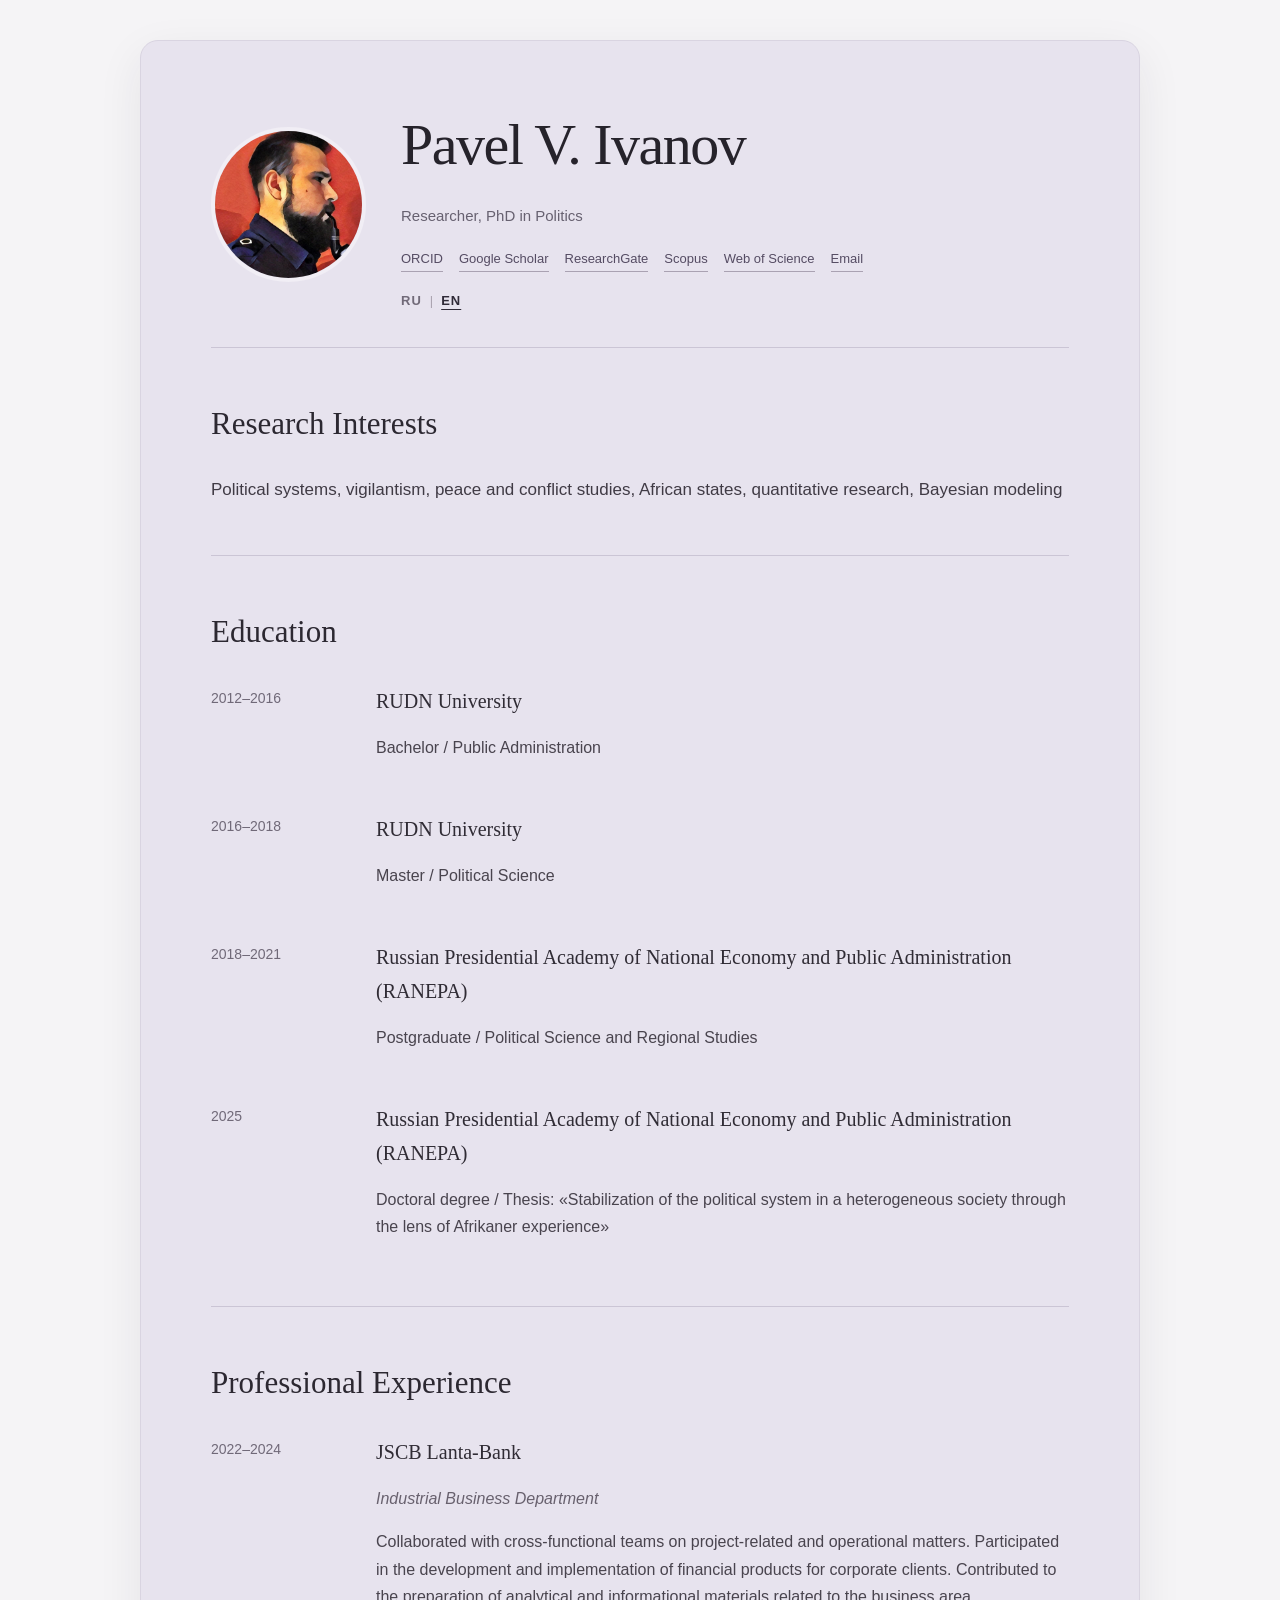
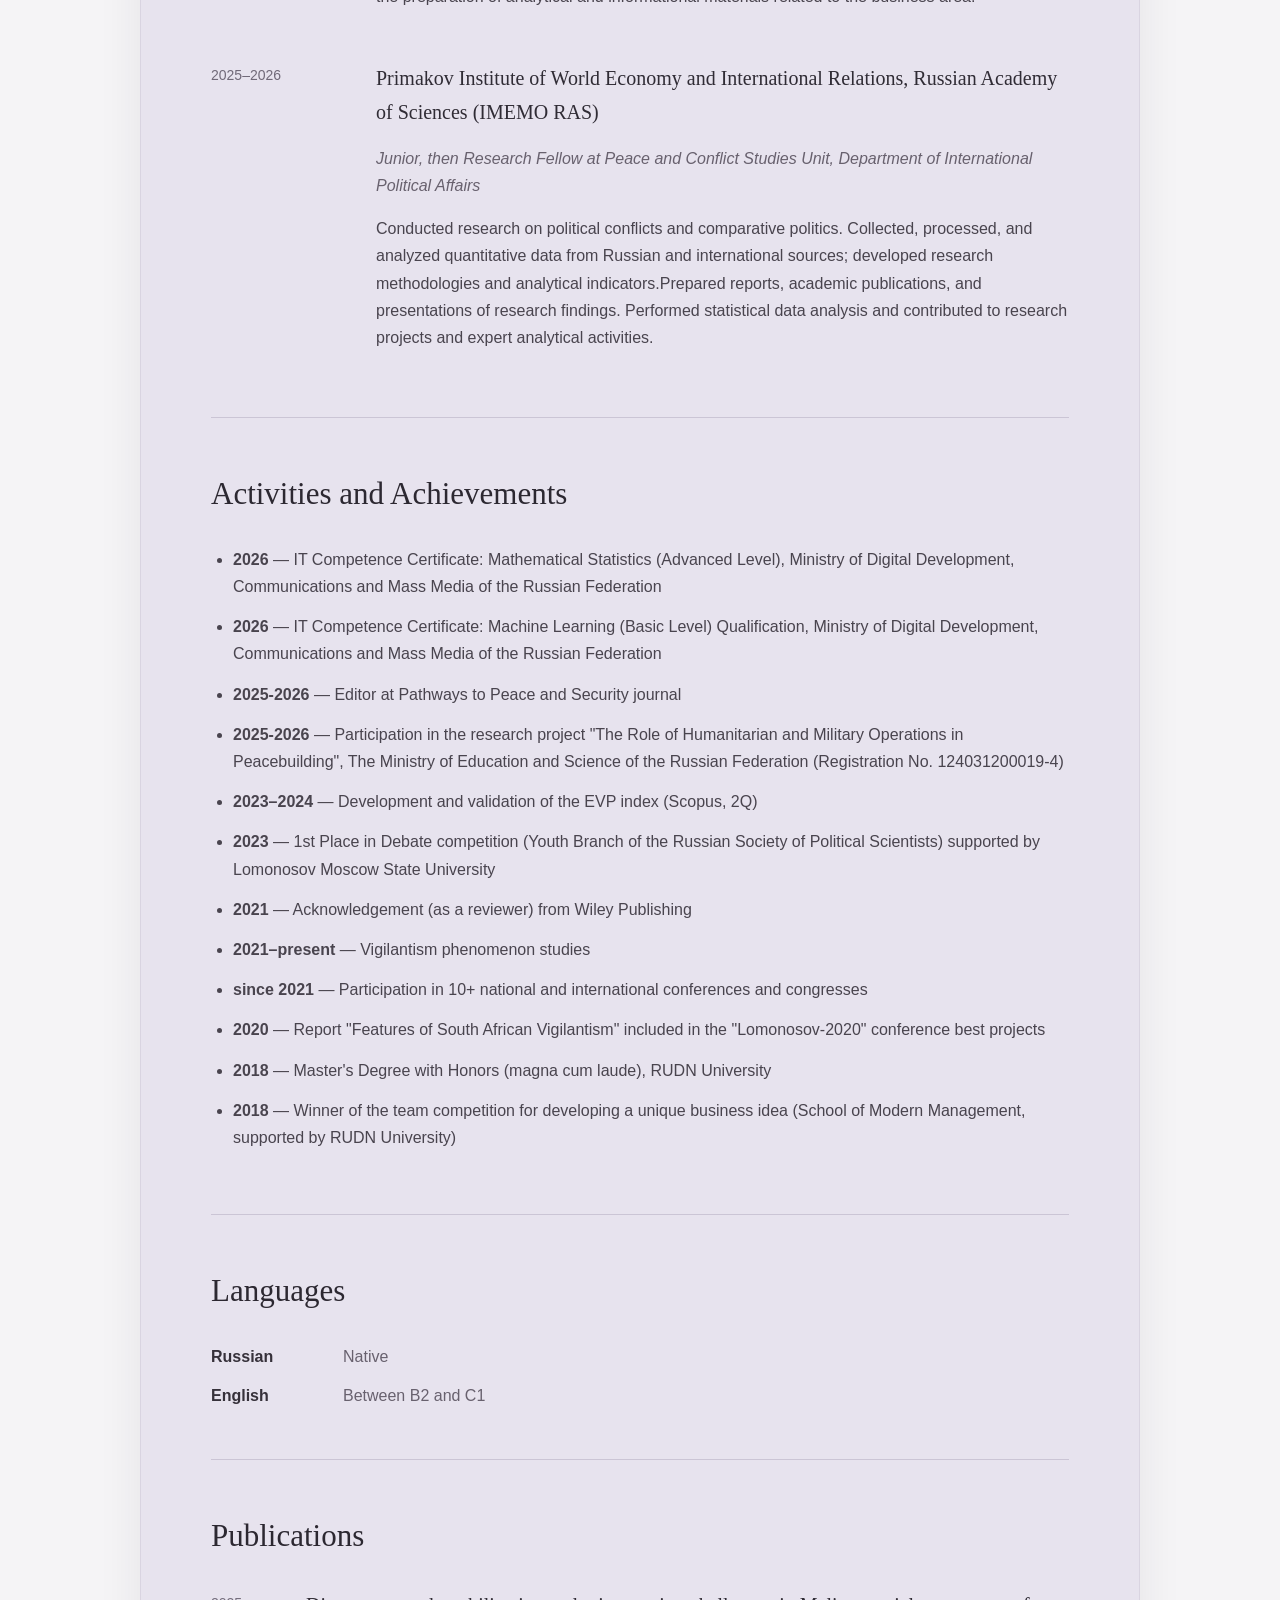
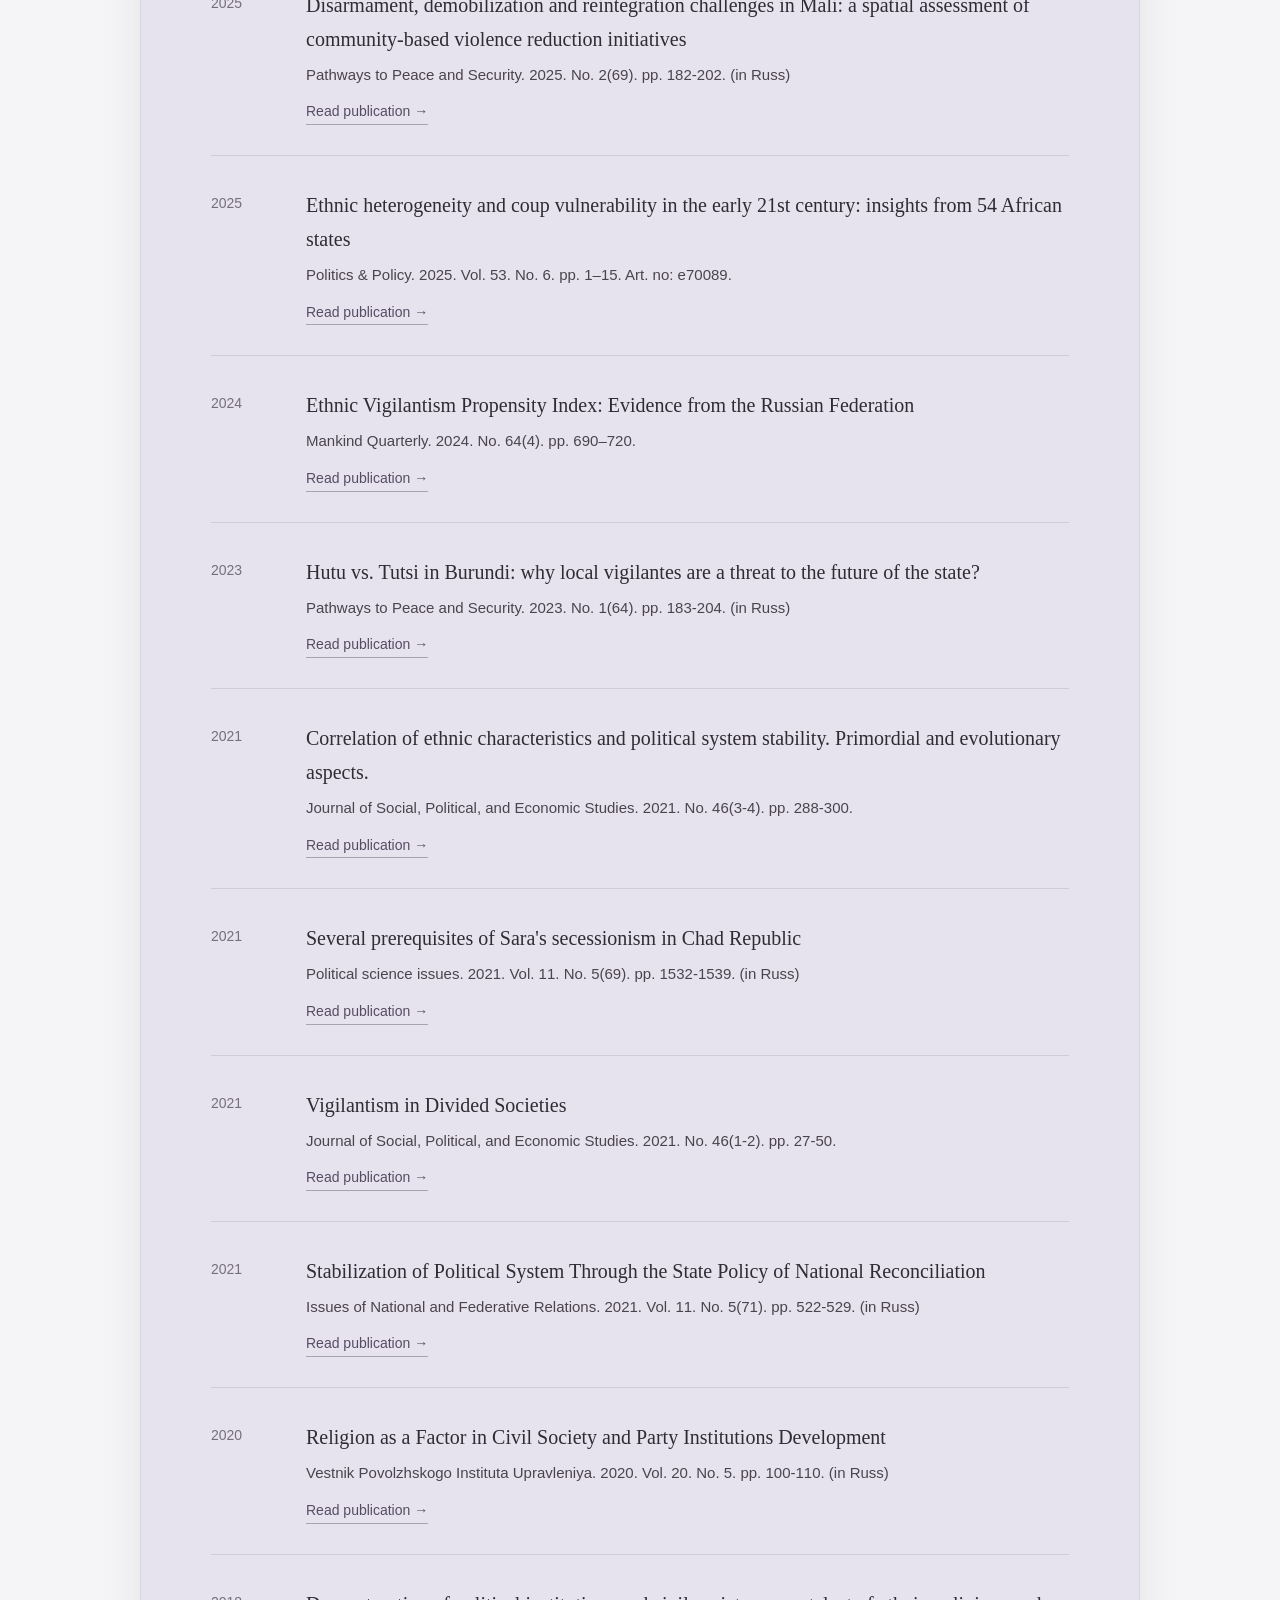
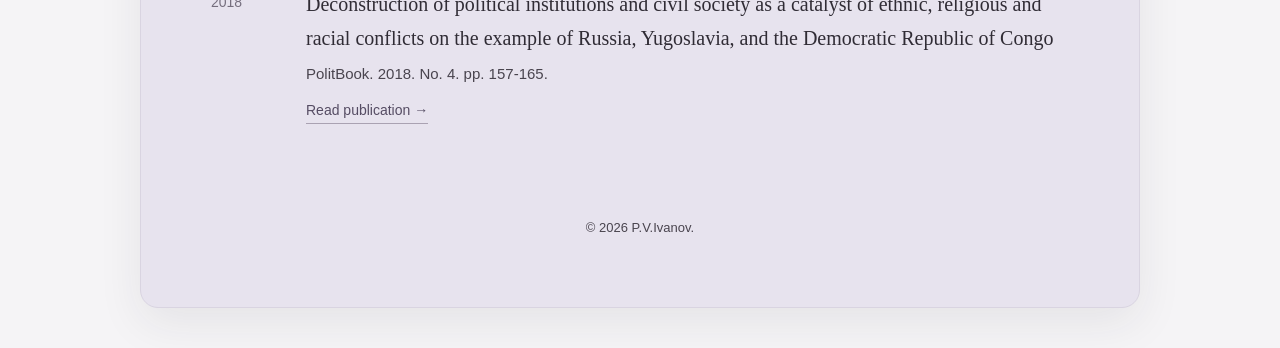
==== commit f5697eb3: "Update en.html" ====
--- a/en.html
+++ b/en.html
@@ -96,7 +96,7 @@
                 <!-- INSERT YOUR ELIBRARY PROFILE URL -->
 
                 <a
-                    href="https://scholar.google.com/citations?user=h2rFX0IAAAAJ&hl"
+                    href="https://scholar.google.com/citations?user=h2rFX0IAAAAJ"
                     target="_blank"
                     rel="noopener noreferrer"
                 >
@@ -401,7 +401,7 @@
             </li>
 
             <li>
-                <strong>2025</strong>
+                <strong>2025-2026</strong>
                 — Participation in the research project "The Role of Humanitarian and Military Operations in Peacebuilding", The Ministry of Education and Science of the Russian Federation (Registration No. 124031200019-4)
             </li>
 
@@ -600,7 +600,7 @@
                     </p>
                     <a
                         class="publication-link"
-                        href="#"
+                        href="https://www.researchgate.net/publication/351050471_Correlation_of_Ethnic_Characteristics_and_Stability_of_Political_Systems_Primordial_and_Evolutionary_Aspects"
                         target="_blank"
                         rel="noopener noreferrer"
                     >
@@ -623,7 +623,7 @@
                     </p>
                     <a
                         class="publication-link"
-                        href="#"
+                        href="https://www.researchgate.net/publication/351083549_Several_prerequisites_of_Sara's_secessionism_in_Chad_Republic"
                         target="_blank"
                         rel="noopener noreferrer"
                     >
@@ -646,7 +646,7 @@
                     </p>
                     <a
                         class="publication-link"
-                        href="#"
+                        href="https://www.researchgate.net/publication/350849089_Vigilantism_in_Divided_Societies"
                         target="_blank"
                         rel="noopener noreferrer"
                     >
@@ -669,7 +669,7 @@
                     </p>
                     <a
                         class="publication-link"
-                        href="#"
+                        href="https://www.researchgate.net/publication/349752471_Stabilization_of_Political_System_Through_the_State_Policy_of_National_Reconciliation"
                         target="_blank"
                         rel="noopener noreferrer"
                     >
@@ -715,7 +715,7 @@
                     </p>
                     <a
                         class="publication-link"
-                        href="#"
+                        href="https://www.researchgate.net/publication/337103749_Deconstruction_of_political_institutions_and_civil_society_as_a_catalyst_of_ethnic_religious_and_racial_conflicts_on_the_example_of_Russia_Yugoslavia_and_the_democratic_Republic_of_Congo"
                         target="_blank"
                         rel="noopener noreferrer"
                     >
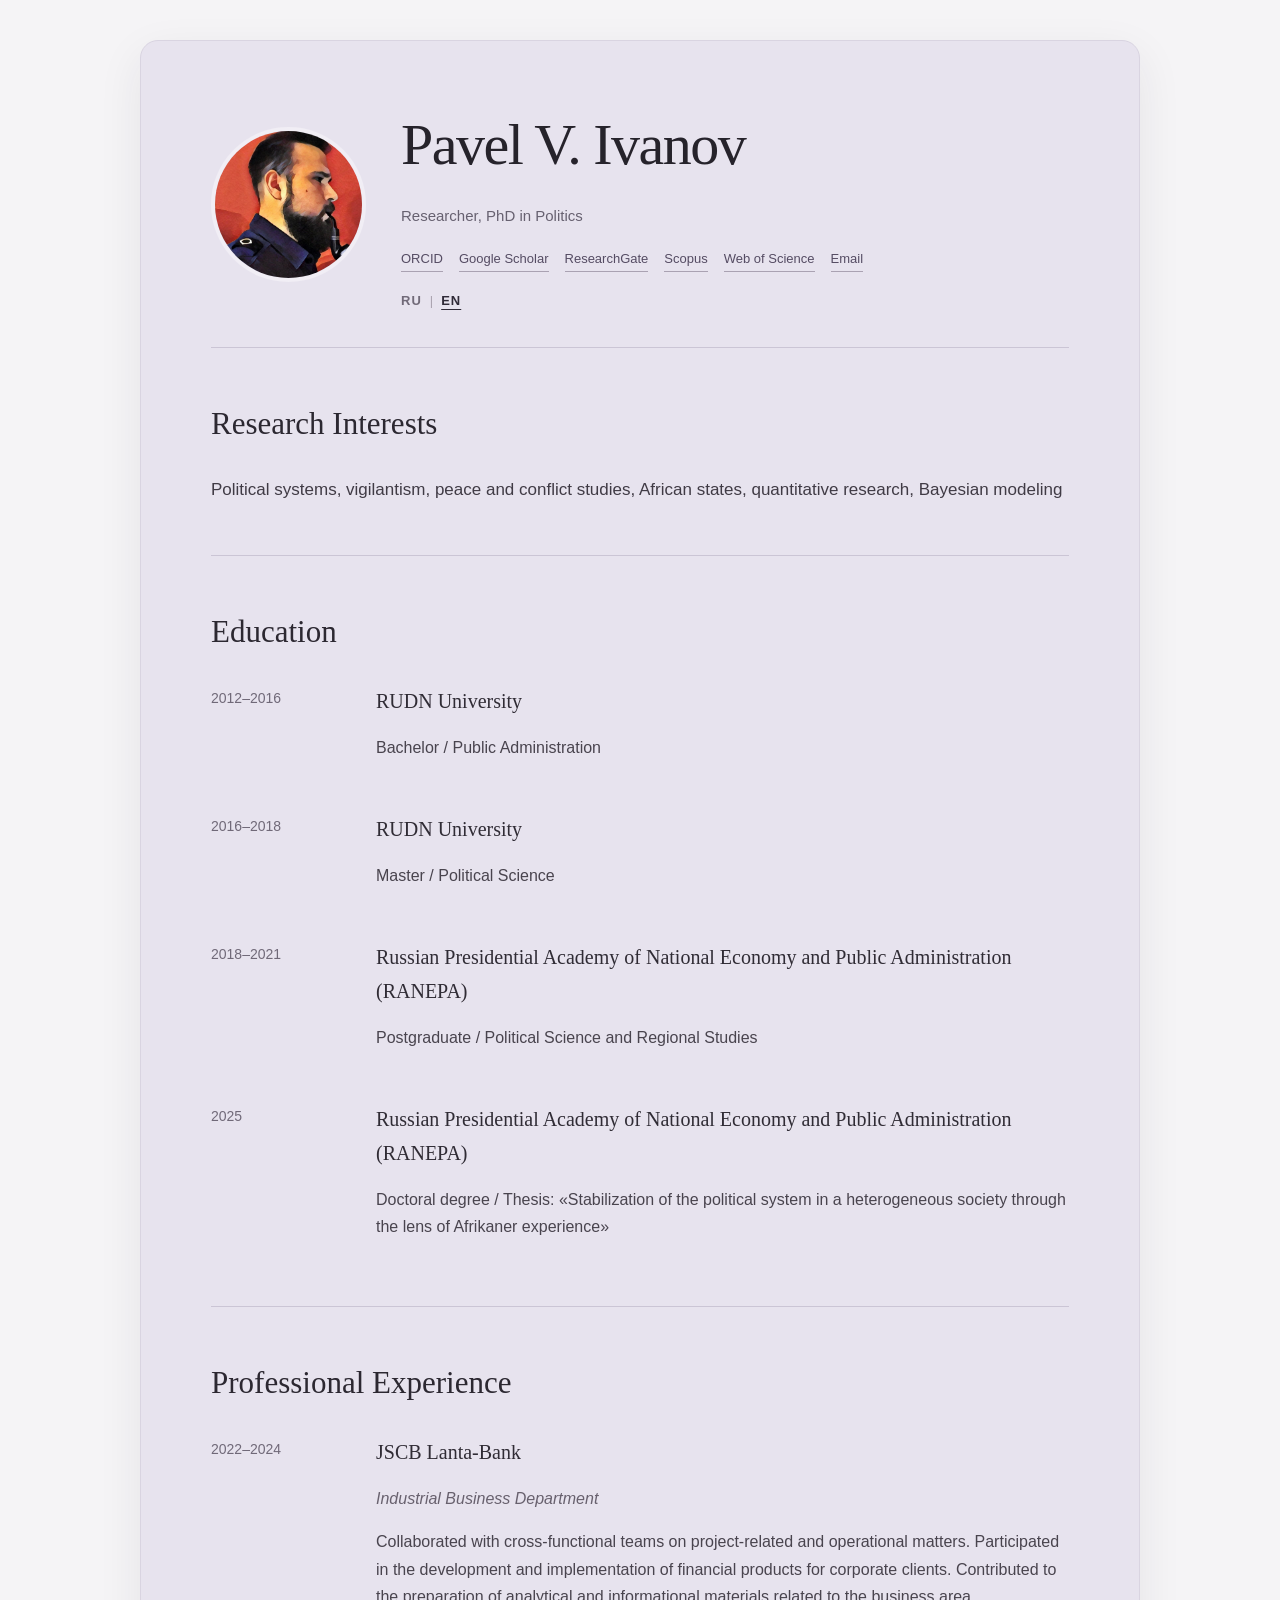
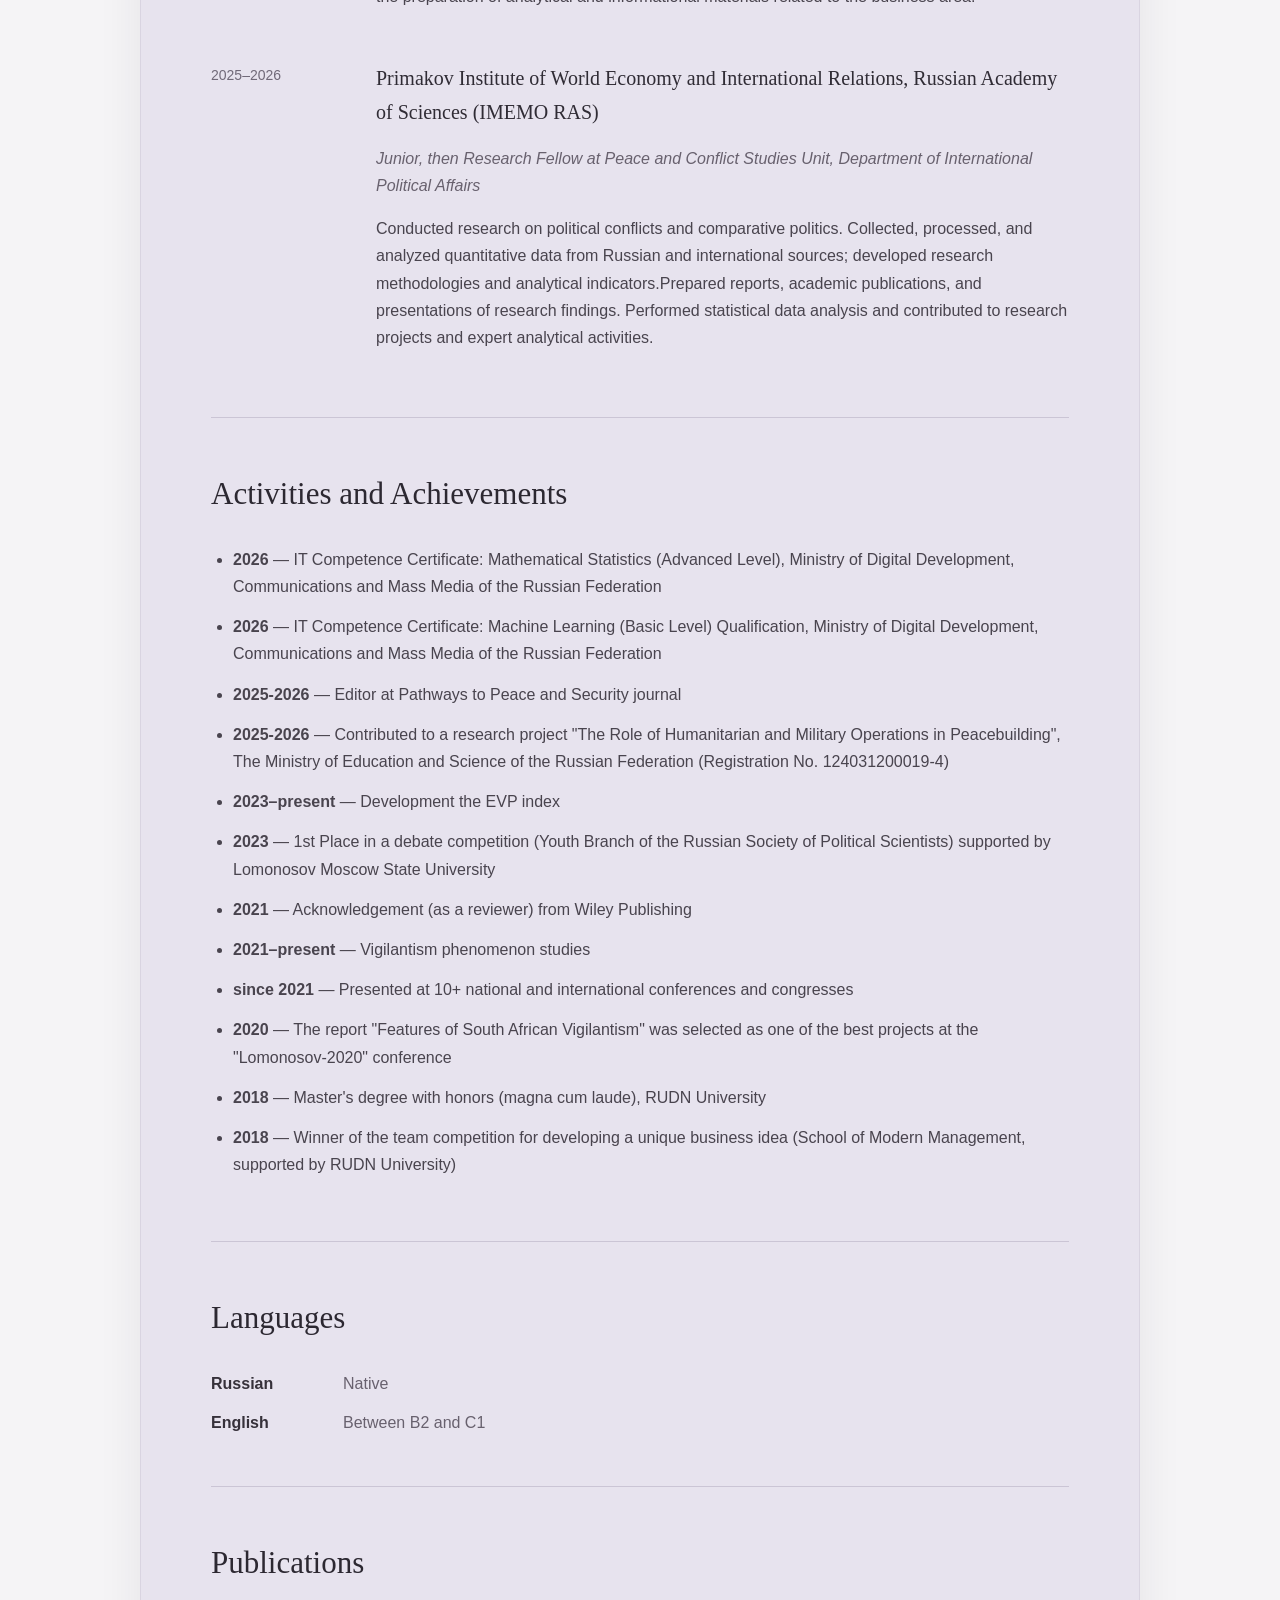
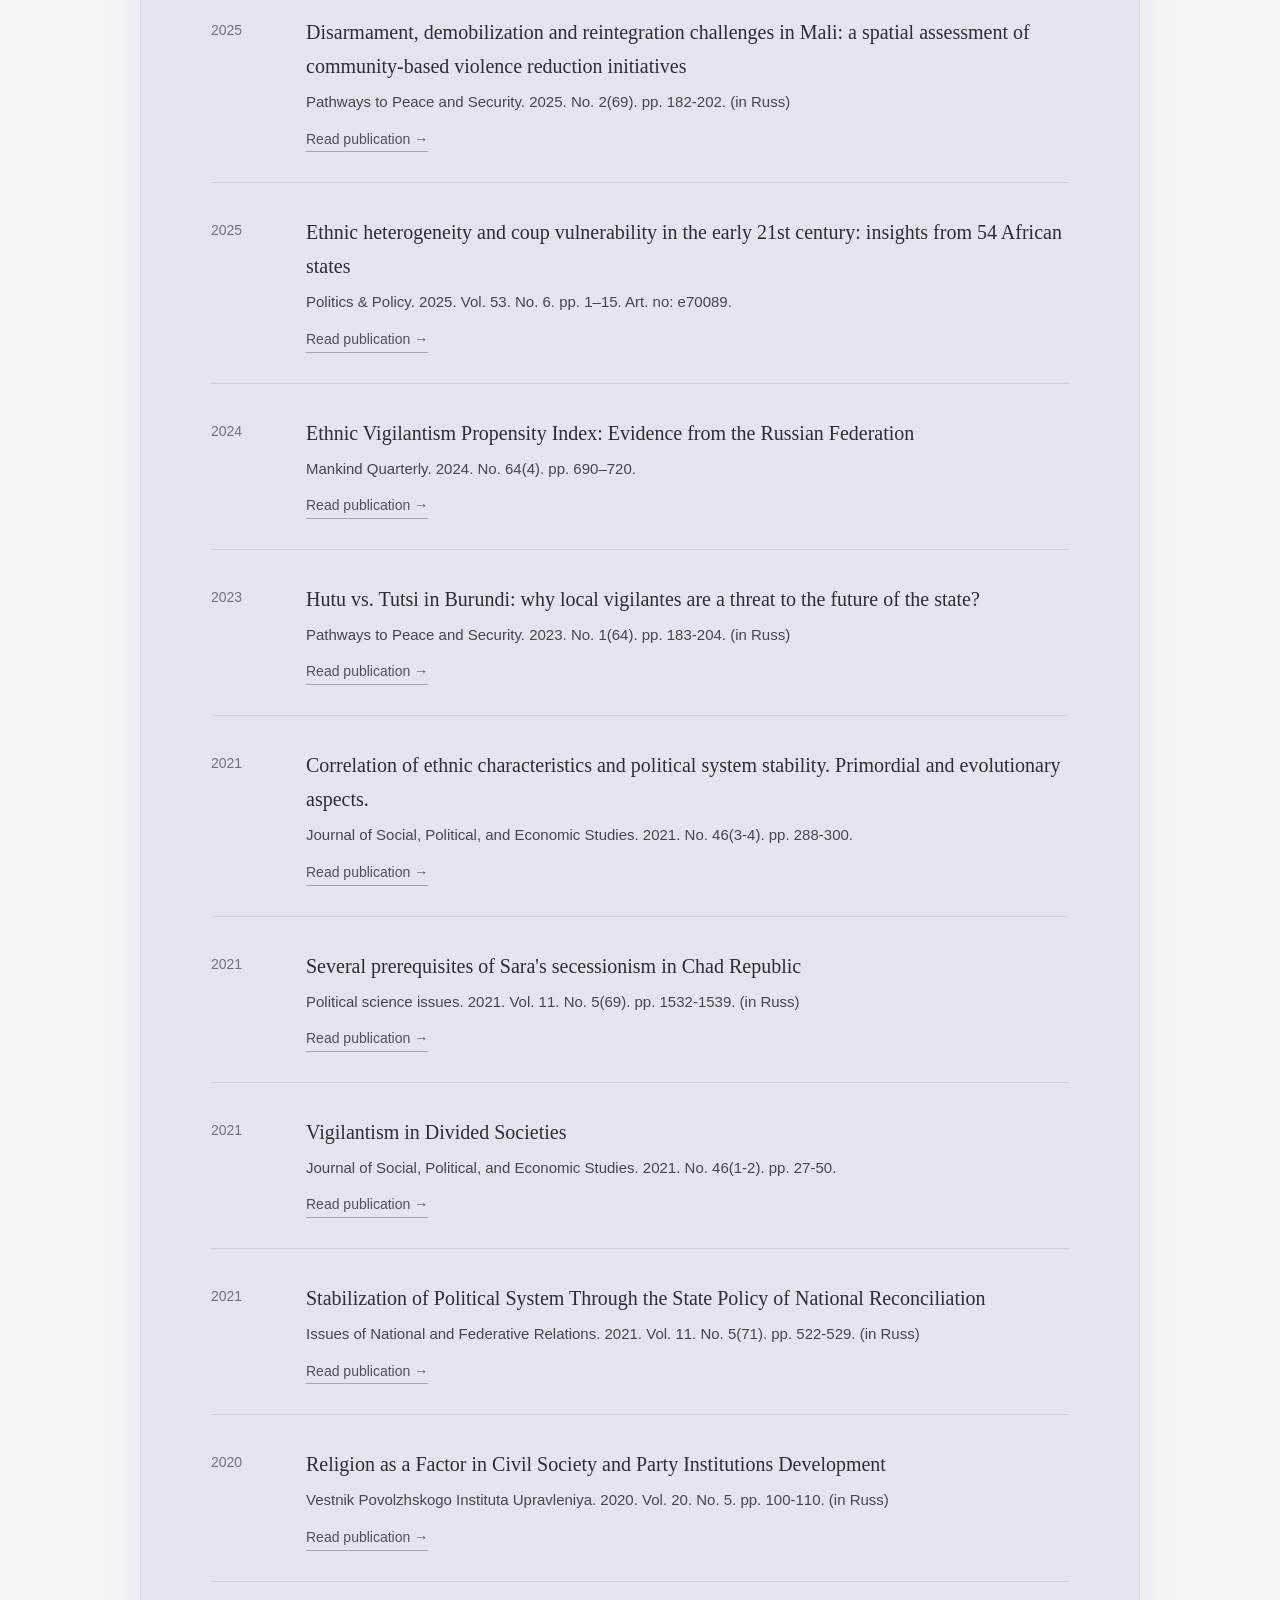
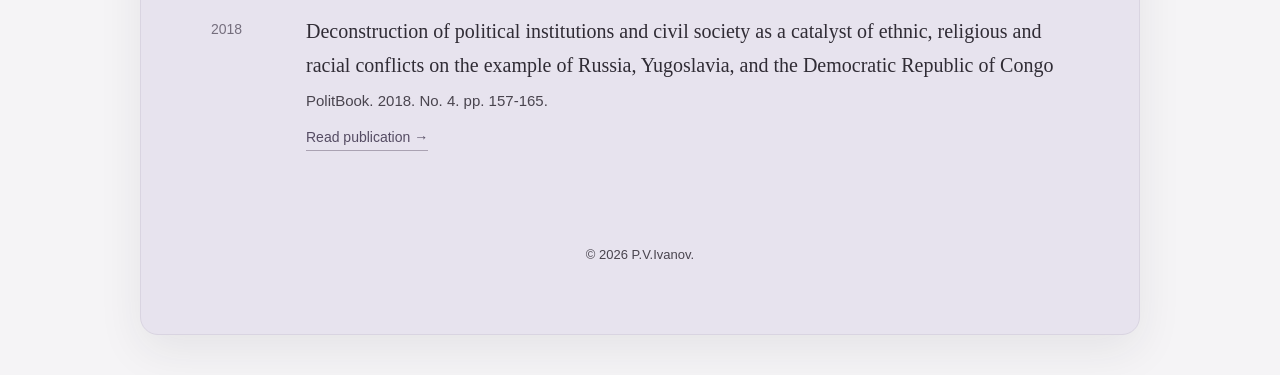
==== commit c6eae948: "Update en.html" ====
--- a/en.html
+++ b/en.html
@@ -402,17 +402,17 @@
 
             <li>
                 <strong>2025-2026</strong>
-                — Participation in the research project "The Role of Humanitarian and Military Operations in Peacebuilding", The Ministry of Education and Science of the Russian Federation (Registration No. 124031200019-4)
-            </li>
-
-            <li>
-                <strong>2023–2024</strong>
-                — Development and validation of the EVP  index (Scopus, 2Q)
+                — Contributed to a research project  "The Role of Humanitarian and Military Operations in Peacebuilding", The Ministry of Education and Science of the Russian Federation (Registration No. 124031200019-4)
+            </li>
+
+            <li>
+                <strong>2023–present</strong>
+                — Development the EVP index
             </li>
 
             <li>
                 <strong>2023</strong>
-                — 1st Place in Debate competition (Youth Branch of the Russian Society of Political Scientists) supported by Lomonosov Moscow State University
+                — 1st Place in a debate competition (Youth Branch of the Russian Society of Political Scientists) supported by Lomonosov Moscow State University
             </li>
 
             <li>
@@ -427,17 +427,17 @@
 
             <li>
                 <strong>since 2021</strong>
-                — Participation in 10+ national and international conferences and congresses
+                — Presented at 10+ national and international conferences and congresses
             </li>
 
             <li>
                 <strong>2020</strong>
-                — Report "Features of South African Vigilantism" included in the "Lomonosov-2020" conference best projects
+                — The report "Features of South African Vigilantism" was selected as one of the best projects at the "Lomonosov-2020" conference
             </li>
 
             <li>
                 <strong>2018</strong>
-                — Master's Degree with Honors (magna cum laude), RUDN University
+                — Master's degree with honors (magna cum laude), RUDN University
             </li>
 
             <li>
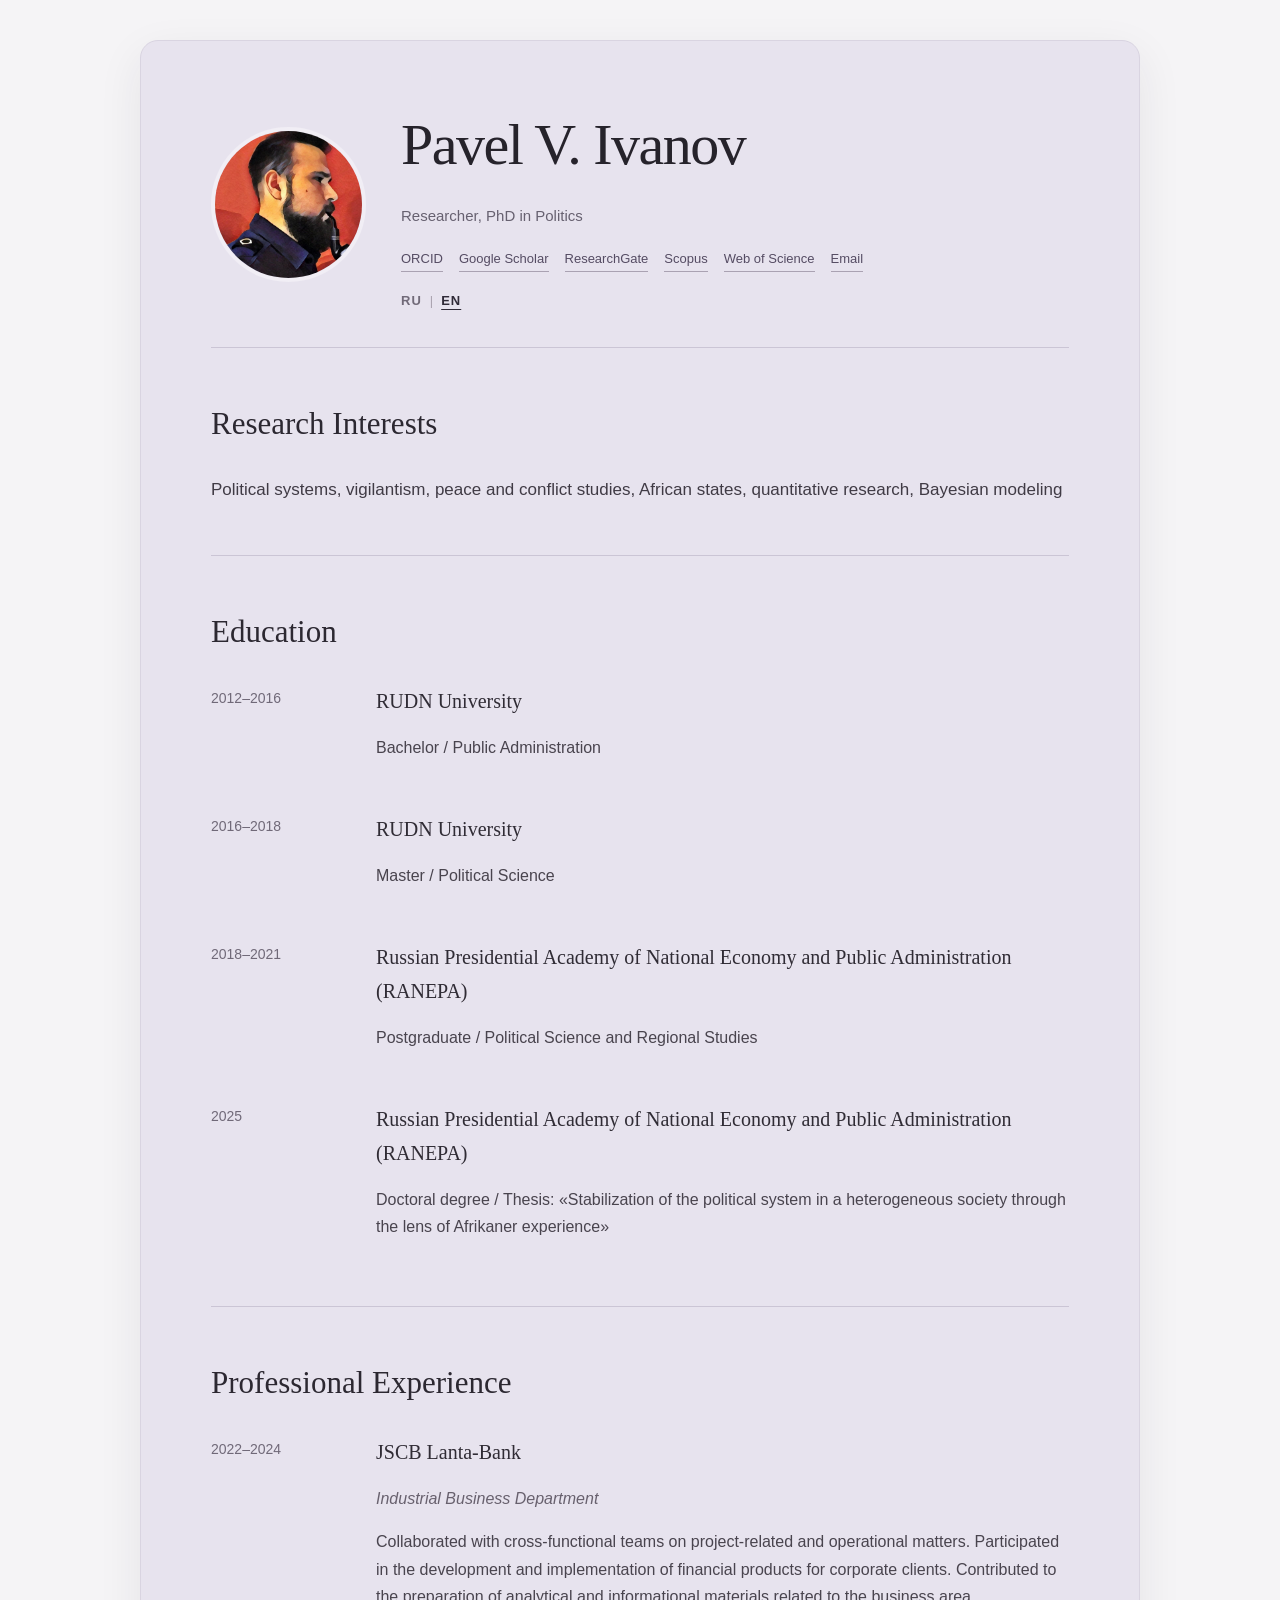
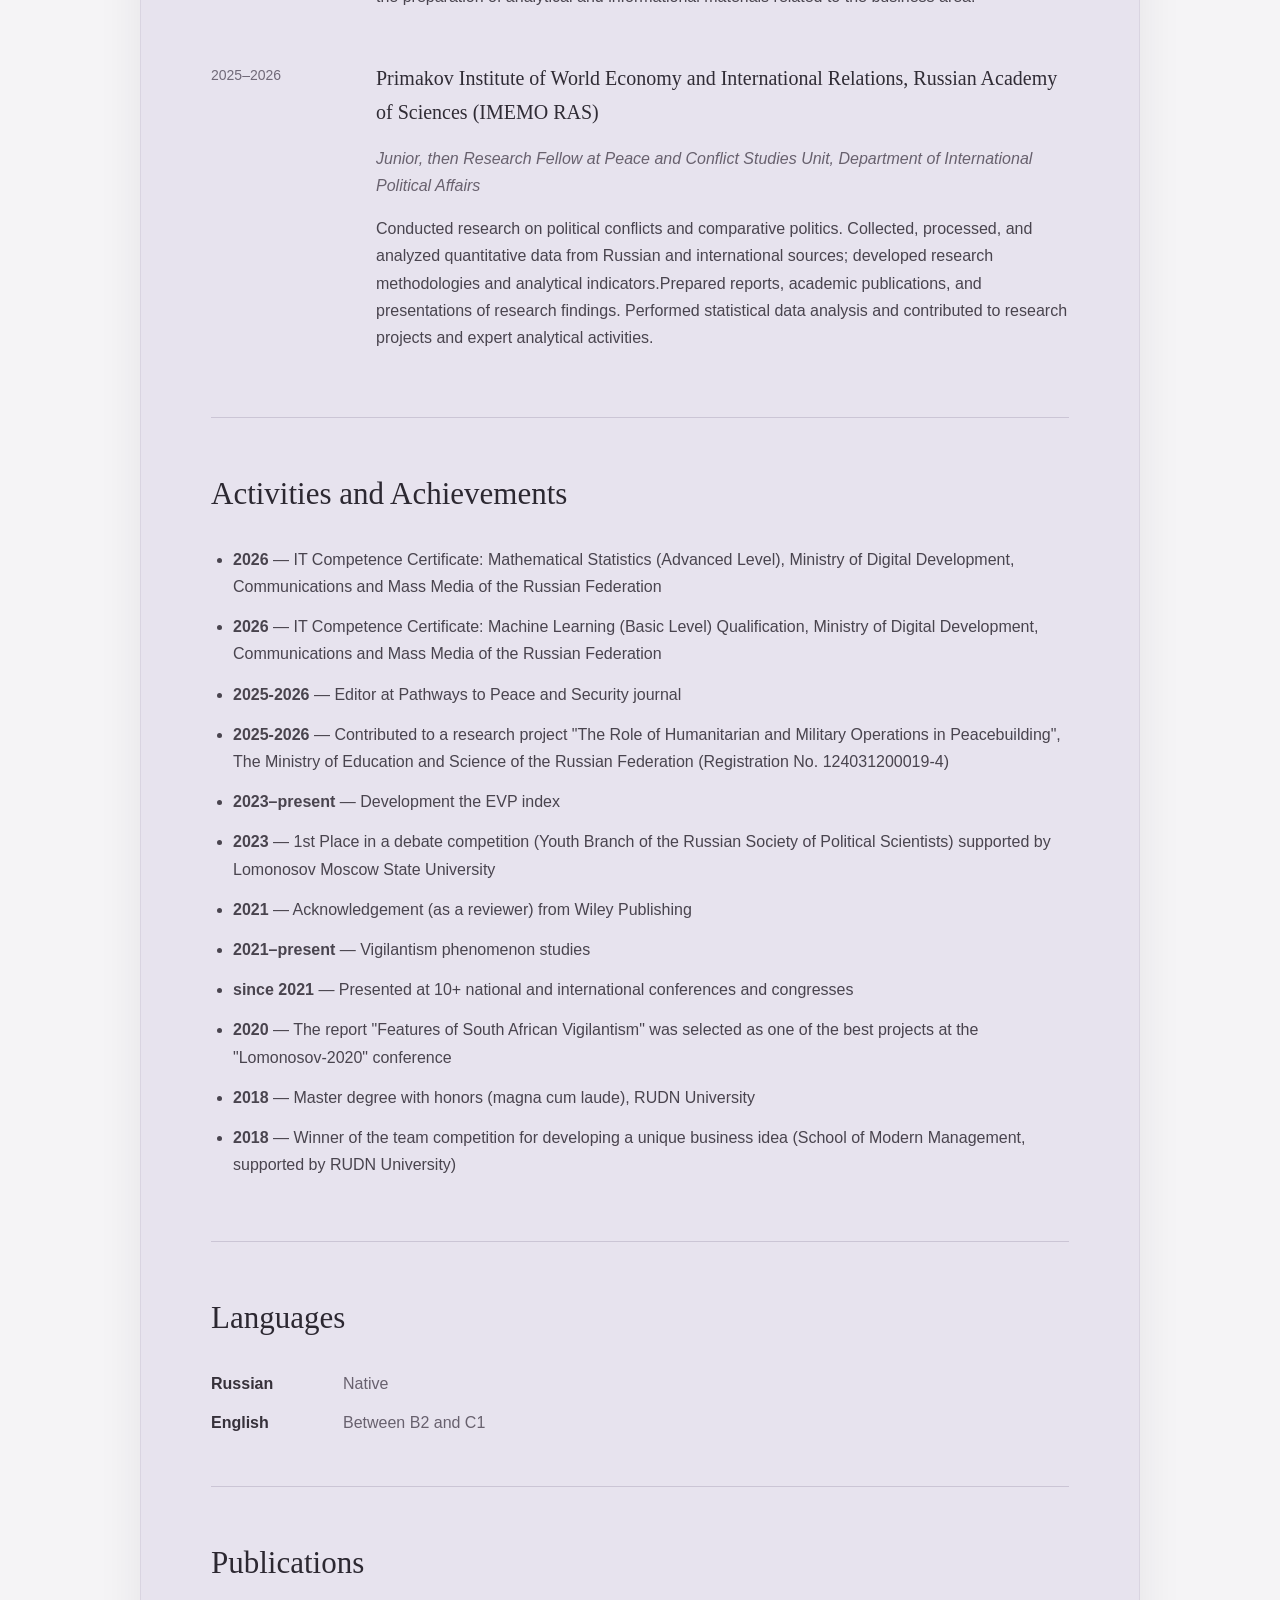
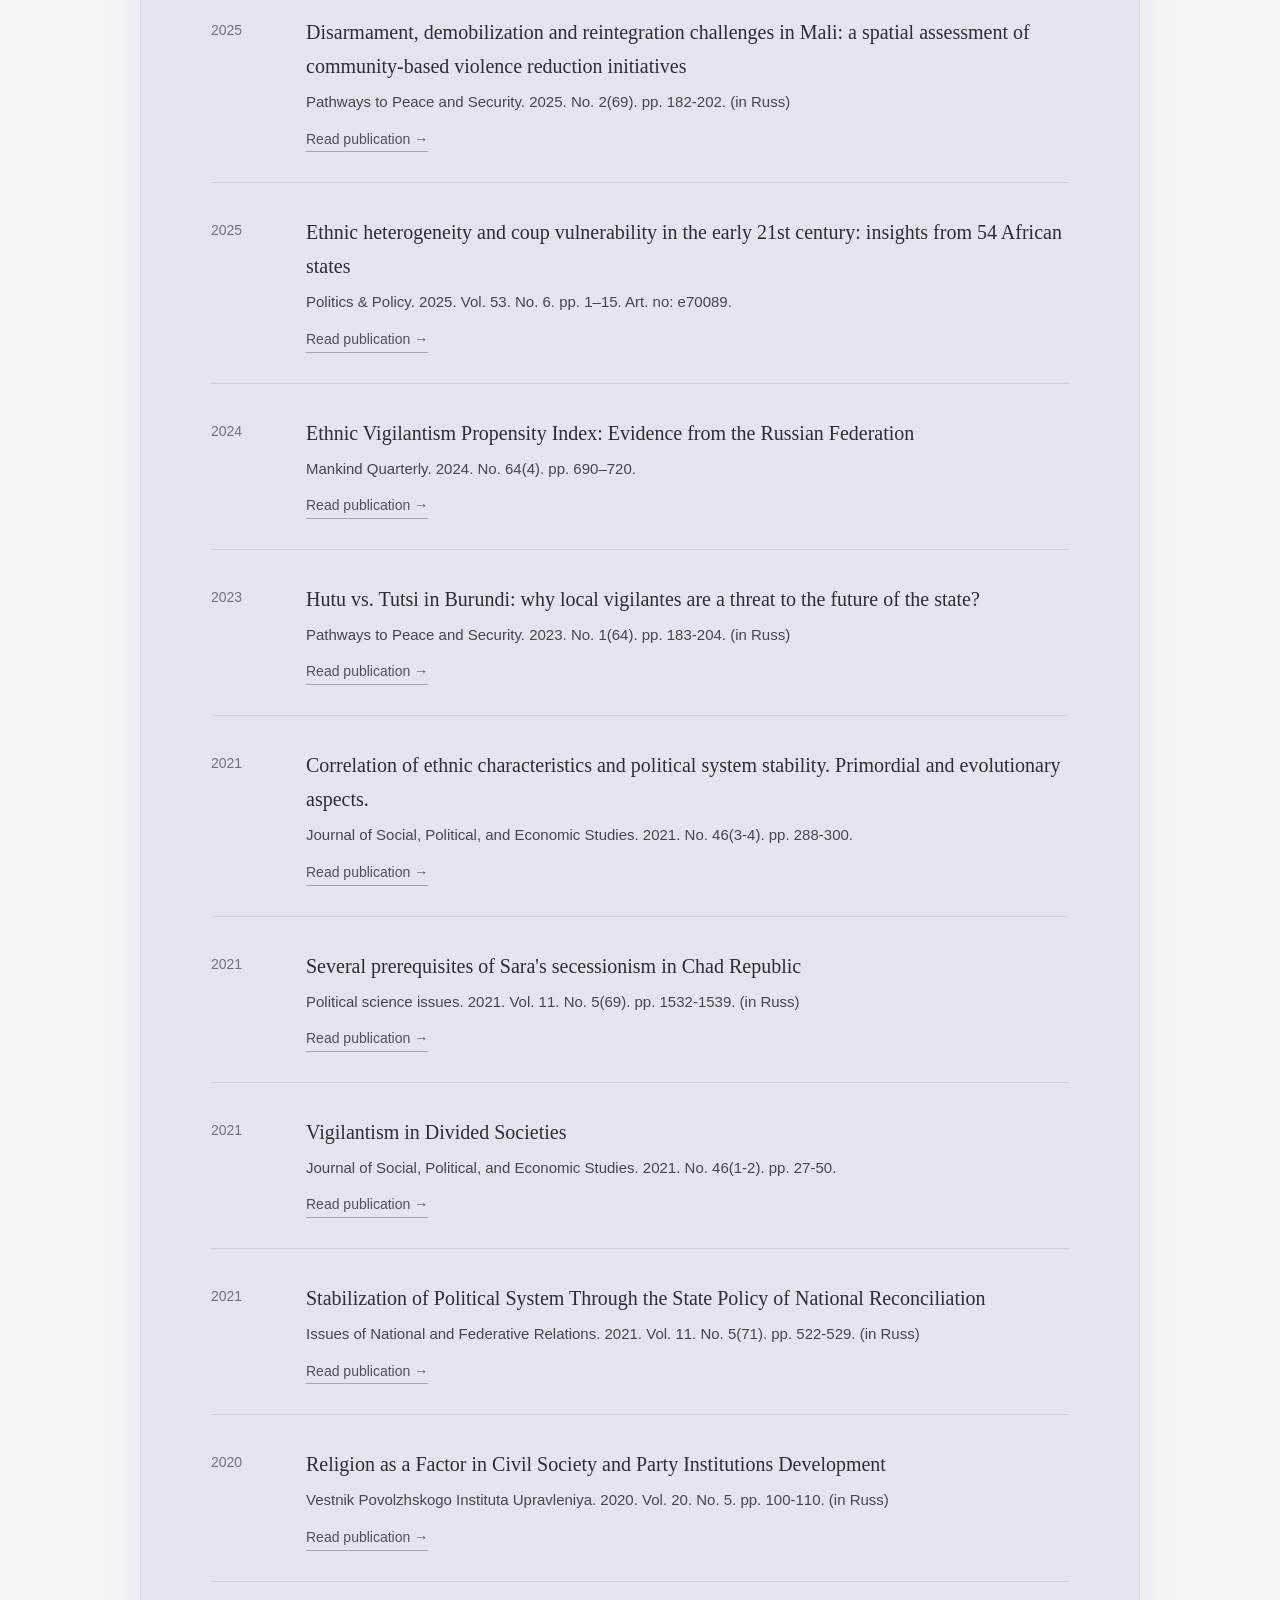
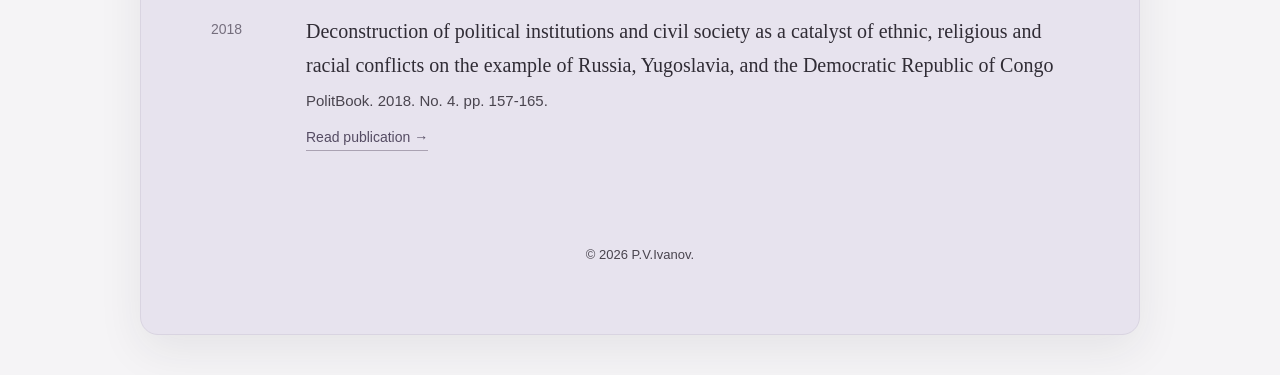
==== commit 79ca7888: "Update en.html" ====
--- a/en.html
+++ b/en.html
@@ -437,7 +437,7 @@
 
             <li>
                 <strong>2018</strong>
-                — Master's degree with honors (magna cum laude), RUDN University
+                — Master degree with honors (magna cum laude), RUDN University
             </li>
 
             <li>
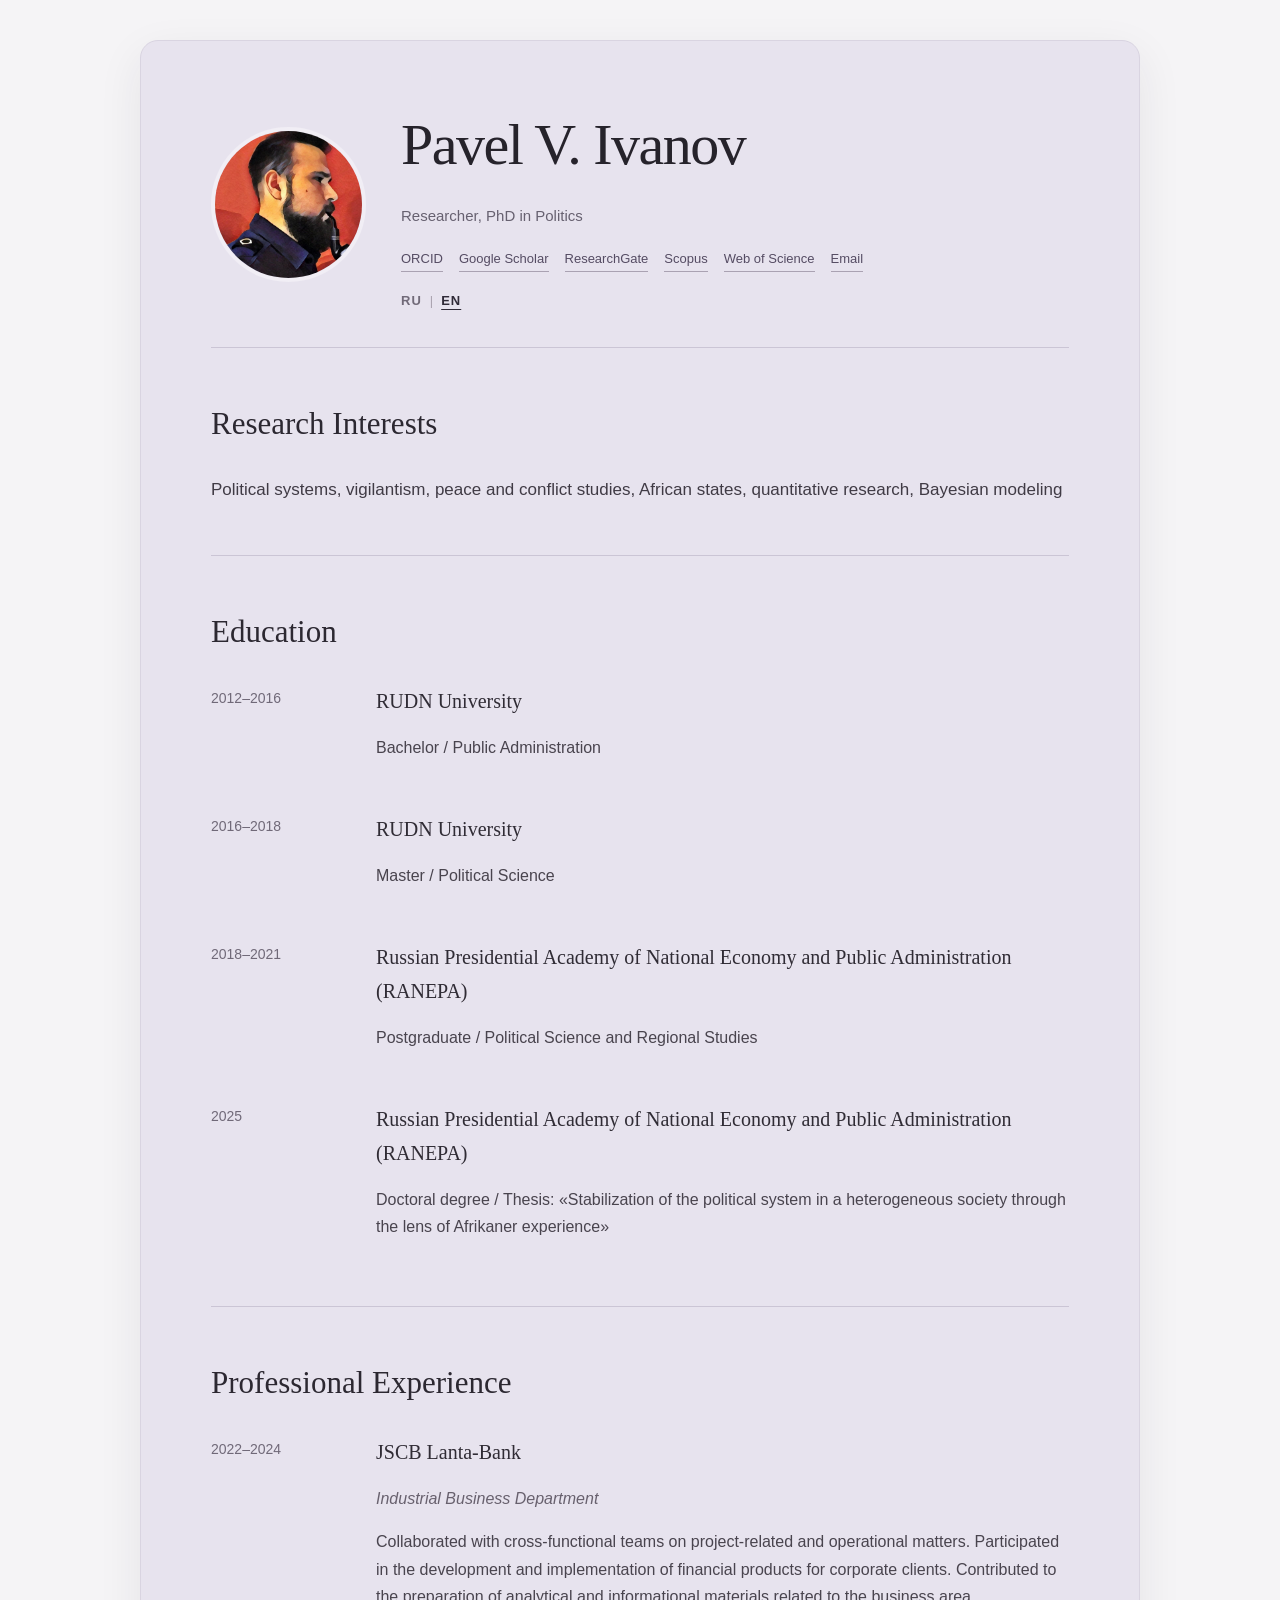
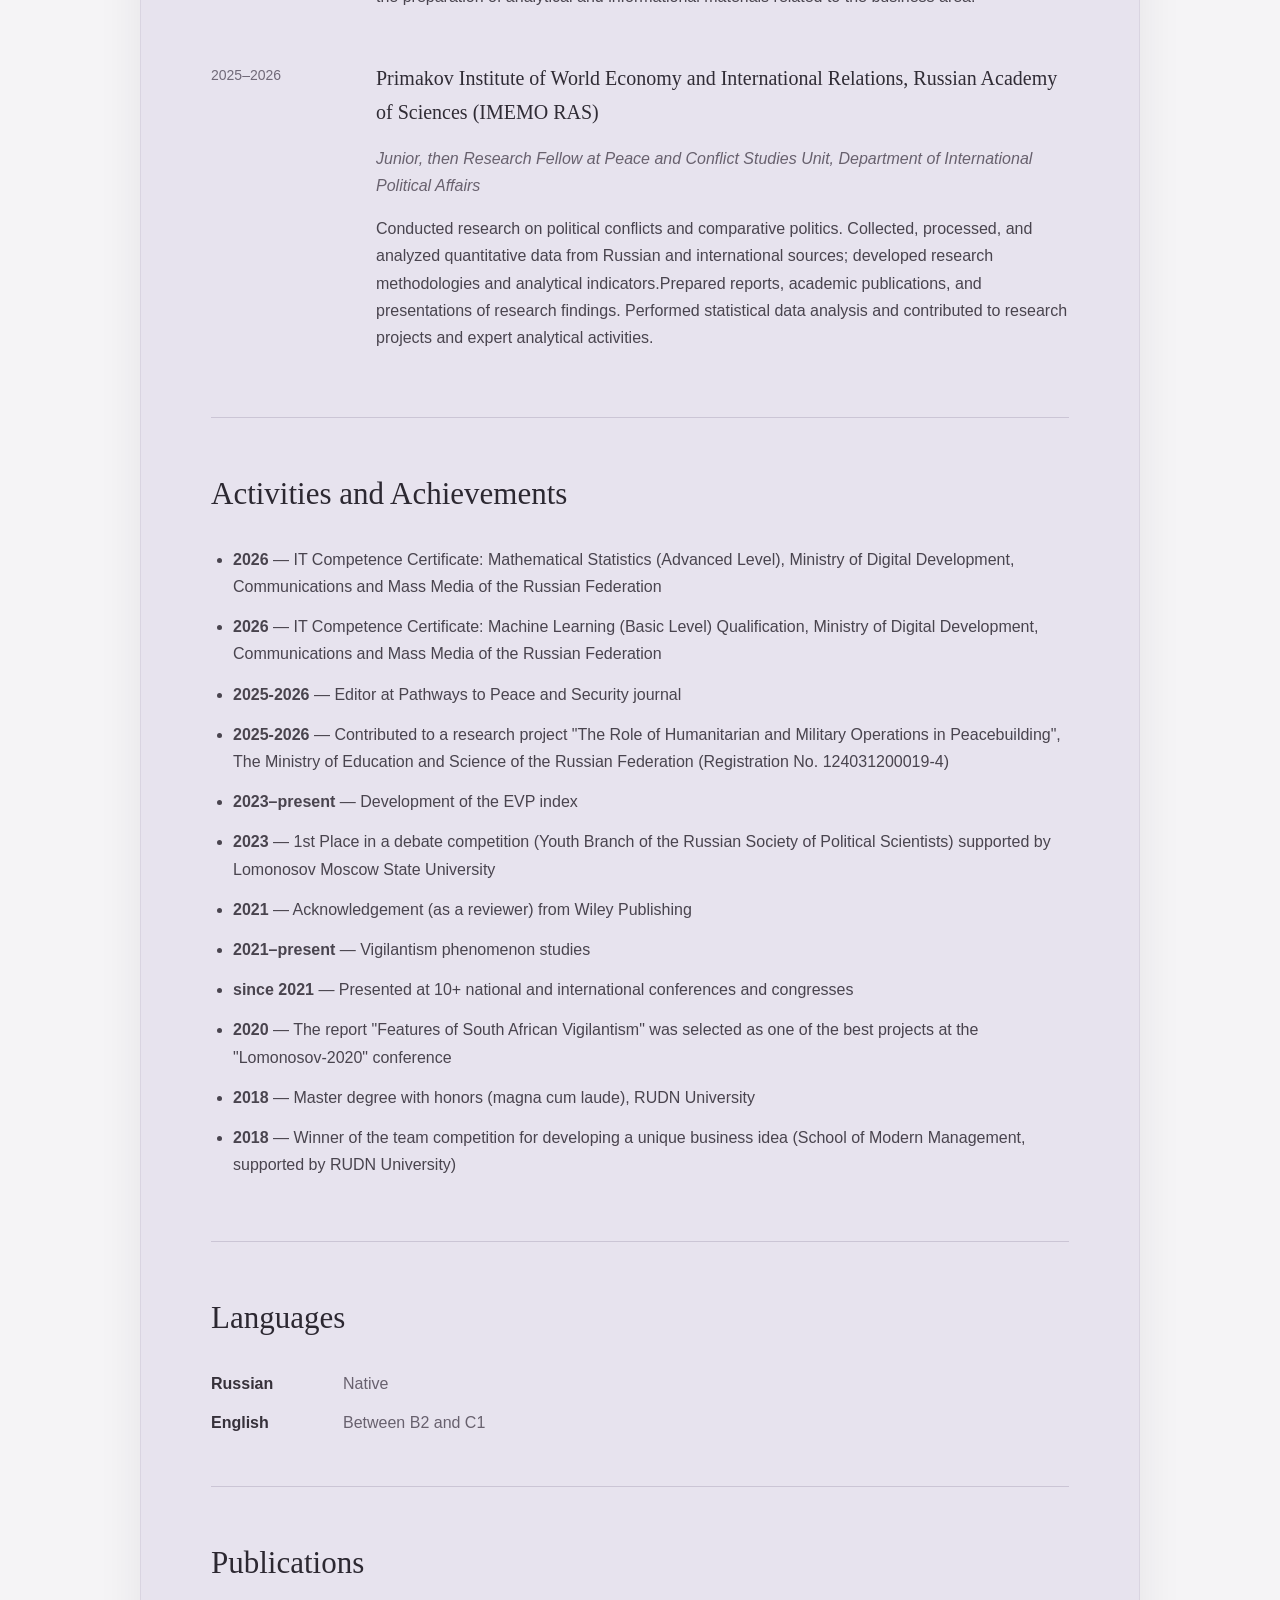
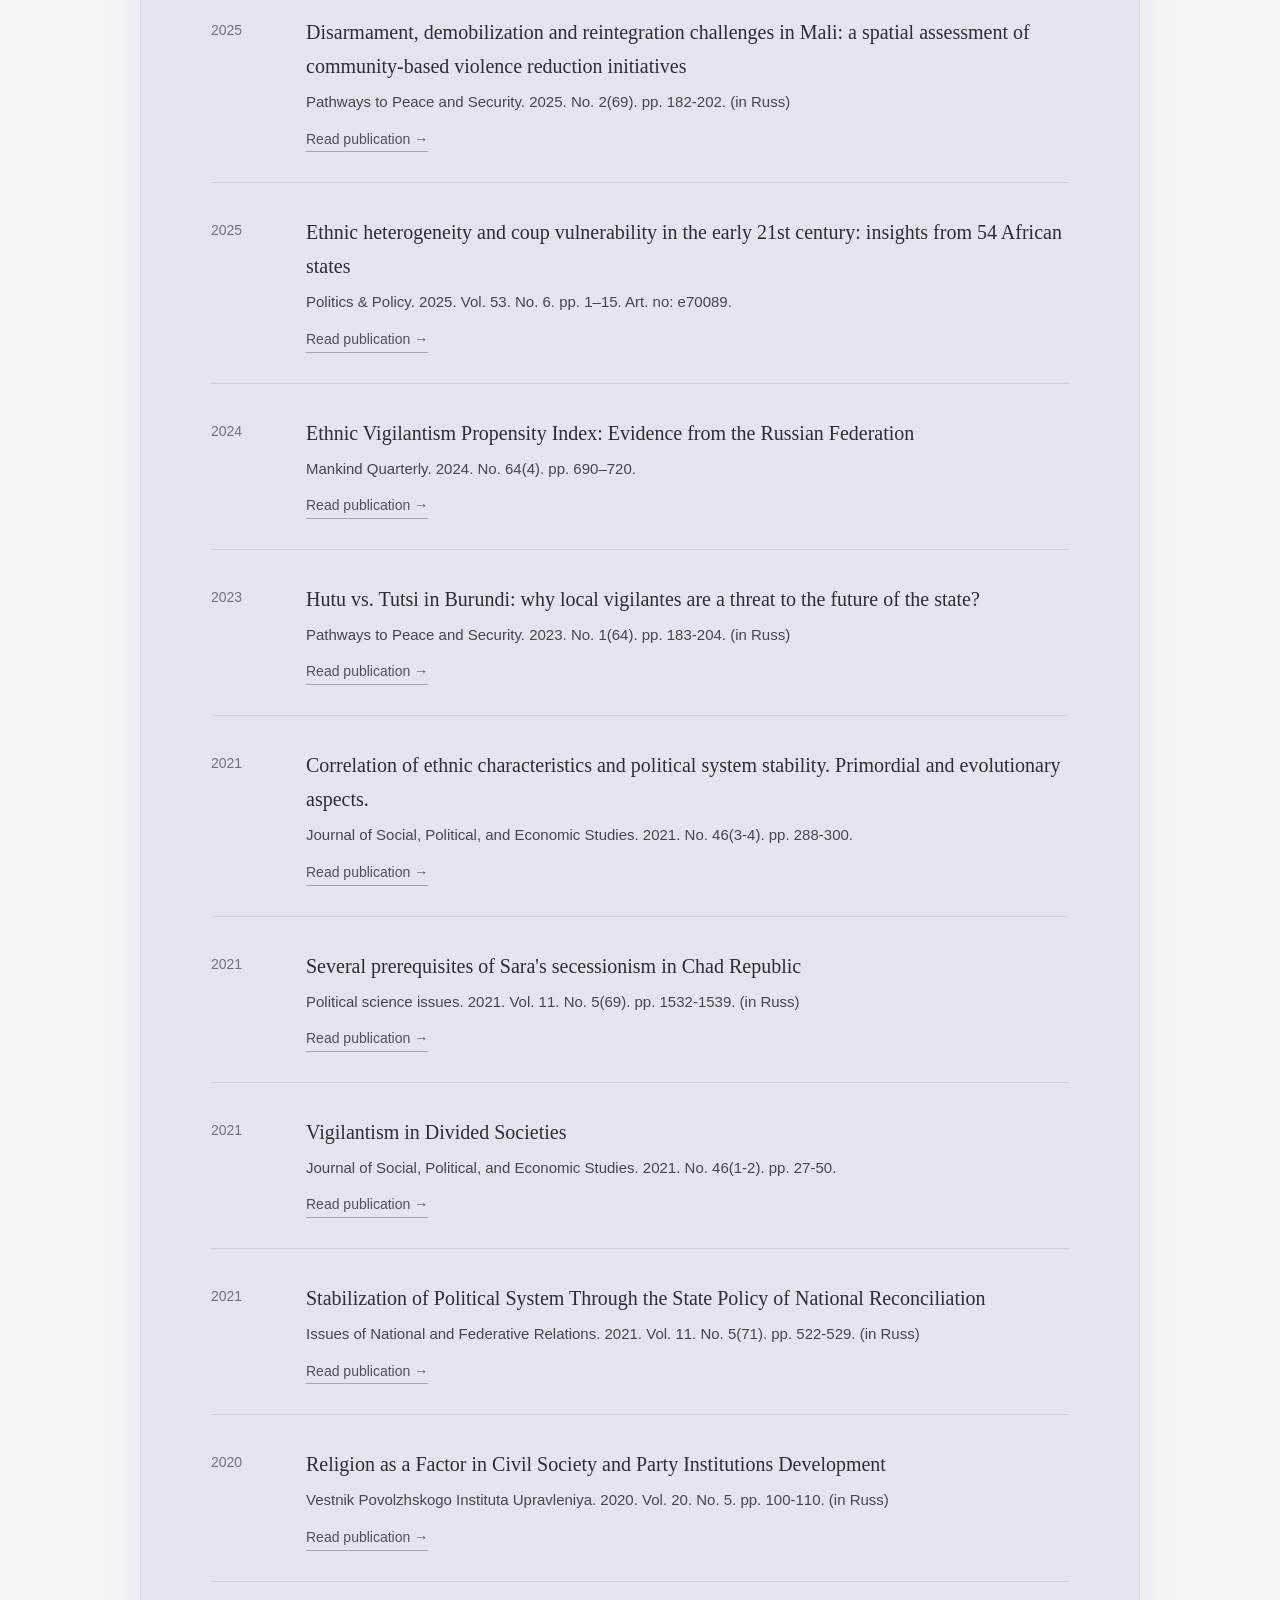
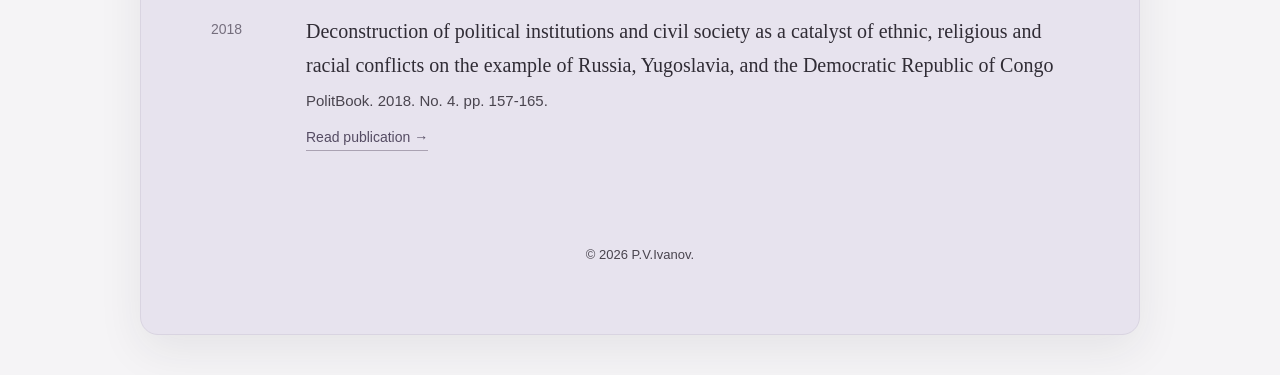
==== commit 87d83690: "Update en.html" ====
--- a/en.html
+++ b/en.html
@@ -407,7 +407,7 @@
 
             <li>
                 <strong>2023–present</strong>
-                — Development the EVP index
+                — Development of the EVP index
             </li>
 
             <li>
